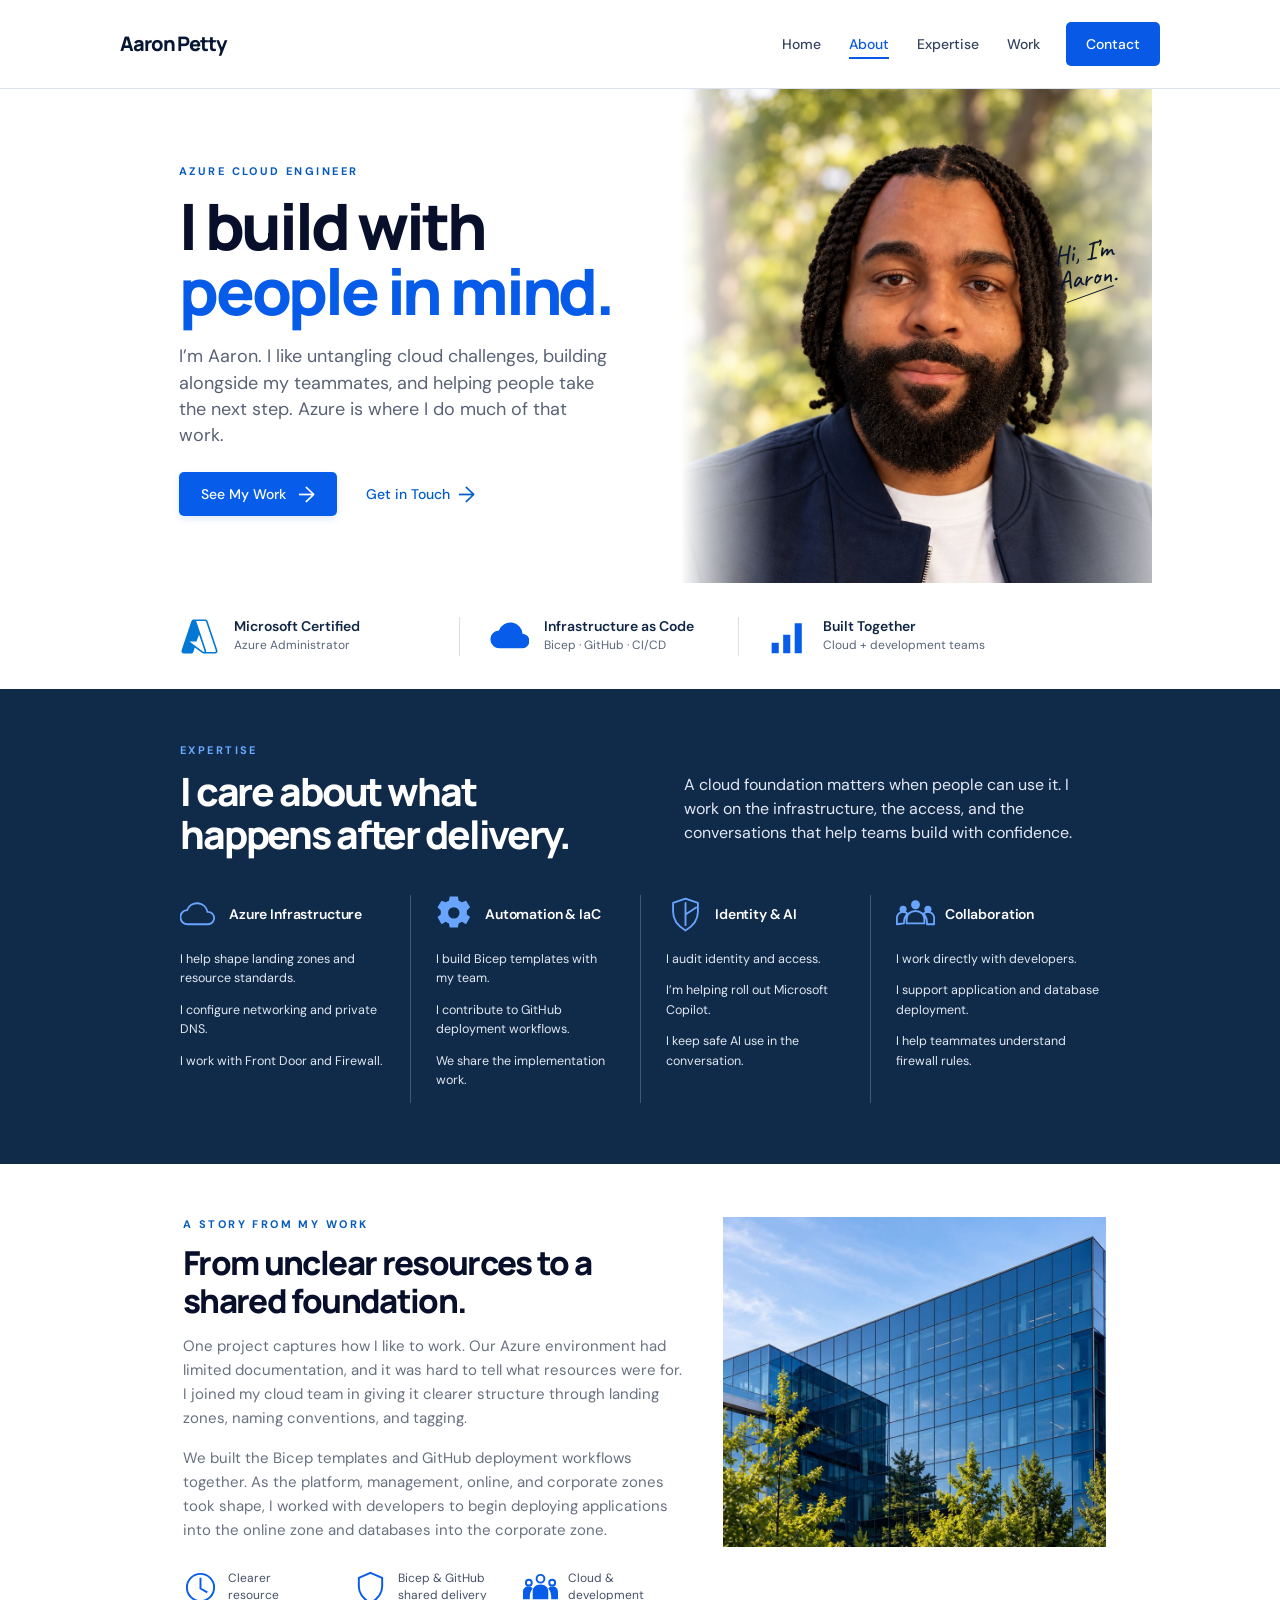
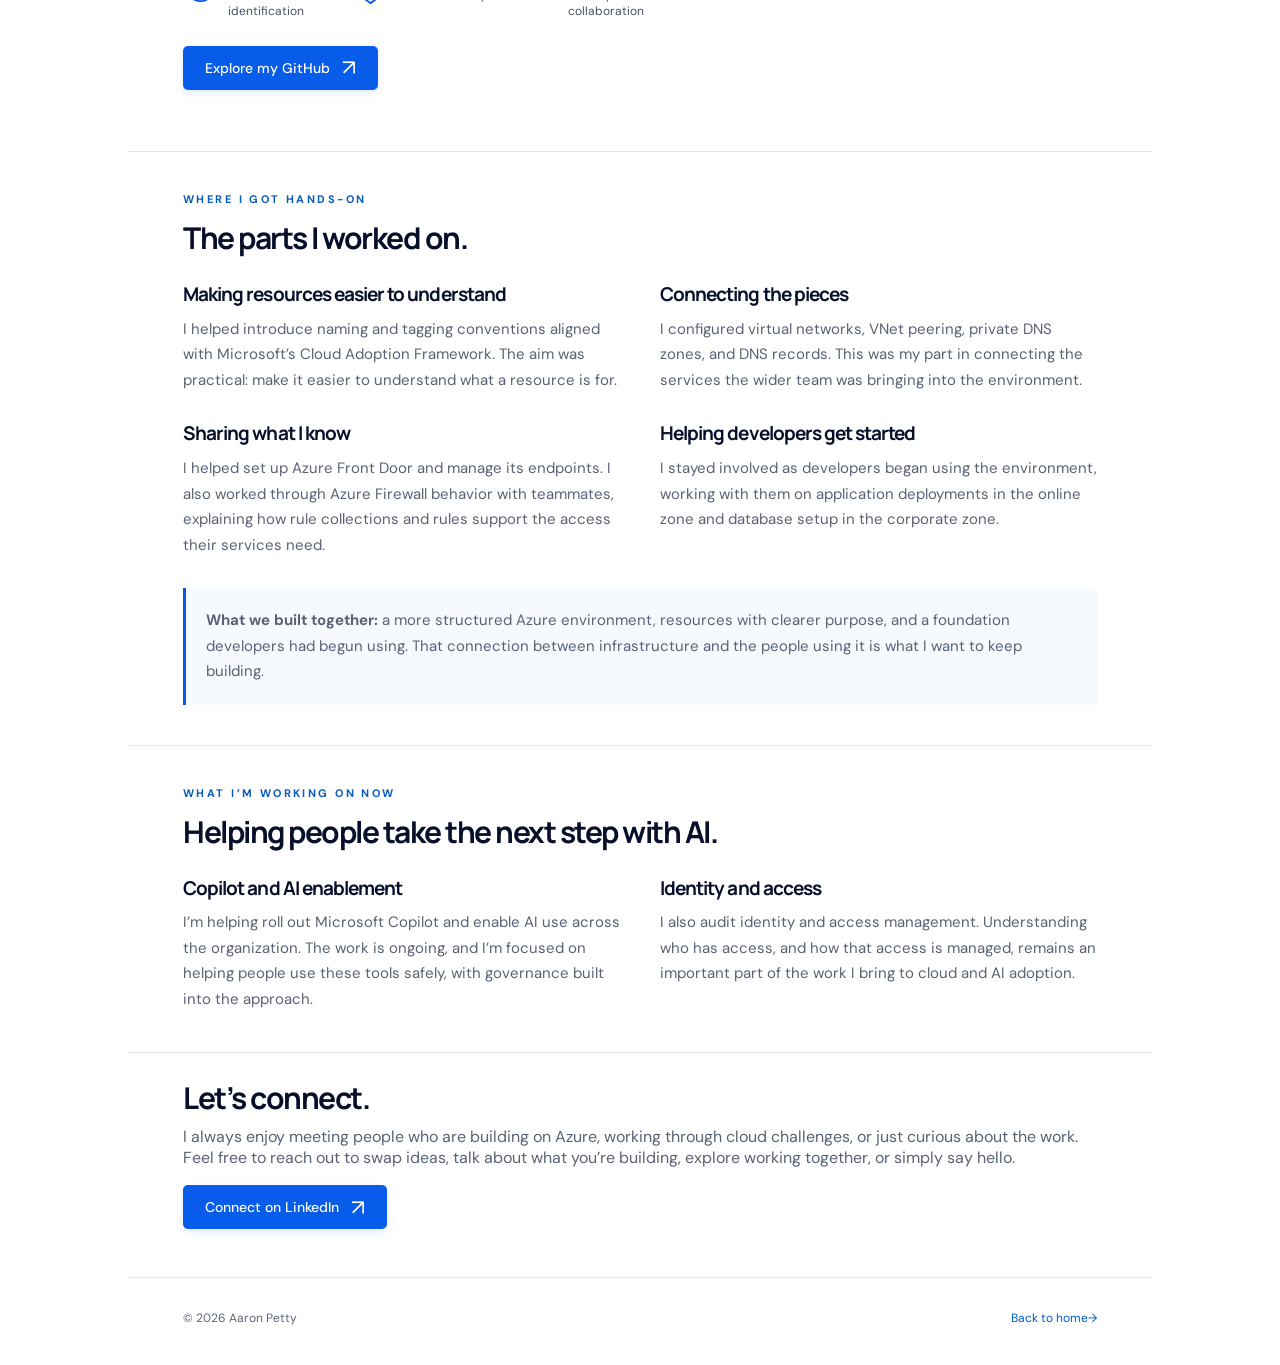
==== contact.html @ 3155d7fa "Soften hiring pitch across home and about pages Co-Authored-By: Claude Opus 5.5 <noreply@anthropic.c" ====
<!doctype html>
<html lang="en">
<head>
  <meta charset="utf-8">
  <meta name="viewport" content="width=device-width, initial-scale=1">
  <meta name="description" content="Get to know me through my work: building Azure foundations with my team, supporting developers, and helping people adopt AI responsibly.">
  <title>About Aaron Petty — Azure Cloud Engineering</title>
  <link rel="stylesheet" href="styles.css?v=4"><link rel="stylesheet" href="contact.css?v=5">
  <link rel="stylesheet" href="navigation.css?v=1">
  <script src="navigation.js?v=1" defer></script>
</head>
<body class="mock-page">
  <a class="skip-link" href="#main">Skip to content</a>
  <header class="portfolio-header">
    <div class="navigation-inner">
      <a class="portfolio-brand" href="index.html" aria-label="Aaron Petty, home">Aaron Petty</a>
      <button class="navigation-toggle" type="button" aria-expanded="false" aria-controls="main-navigation">
        <span>Menu</span>
        <svg viewBox="0 0 20 20" aria-hidden="true"><path class="menu-bars" d="M3 5h14M3 10h14M3 15h14"/><path class="menu-close" d="m5 5 10 10M15 5 5 15"/></svg>
      </button>
      <nav class="portfolio-nav" id="main-navigation" aria-label="Main navigation">
        <a href="index.html">Home</a>
        <a href="contact.html" aria-current="page">About</a>
        <a href="contact.html#about">Expertise</a>
        <a href="contact.html#projects">Work</a>
        <a class="navigation-contact" href="contact.html#contact">Contact</a>
      </nav>
    </div>
  </header>
  <main id="main">
    <section class="mock-hero mock-container" aria-labelledby="hero-title">
      <div class="mock-hero-copy"><p class="eyebrow">AZURE CLOUD ENGINEER</p>
        <h1 id="hero-title">I build with<br><span>people in mind.</span></h1>
        <p class="hero-description">I’m Aaron. I like untangling cloud challenges, building alongside my teammates, and helping people take the next step. Azure is where I do much of that work.</p>
        <div class="mock-actions"><a class="mock-button" href="#projects">See My Work <span aria-hidden="true">→</span></a><a class="mock-link" href="#contact">Get in Touch <span aria-hidden="true">→</span></a></div>
      </div>
      <div class="hero-photo"><img src="aaron-headshot-outdoors.jpeg" width="1086" height="1448" alt="Aaron Petty" fetchpriority="high"></div>
      <p class="handwritten" aria-hidden="true">Hi, I’m<br>Aaron.<span></span></p>
    </section>
    <section class="mock-proof mock-container" aria-label="Highlights">
      <div class="proof-item"><svg class="azure-mark" viewBox="0 0 96 96" role="img" aria-label="Azure"><path fill="#0078D4" fill-rule="evenodd" clip-rule="evenodd" d="M28.1854 10.081C29.0086 7.64193 31.2961 5.99976 33.8703 5.99976H36.9987H38.4459L38.446 6.00005H62.1284C64.7027 6.00005 66.9901 7.64222 67.8133 10.0813L92.1131 82.0807C93.4258 85.97 90.533 89.9994 86.4282 89.9994H59.0001V89.973C58.8125 89.9904 58.6218 89.9994 58.4285 89.9994H58.3233C57.0345 89.9994 55.7799 89.5844 54.7454 88.8158L36.4266 75.2076L32.812 85.9178C31.9888 88.3569 29.7014 89.9991 27.1271 89.9991H9.57056C5.46579 89.9991 2.57303 85.9697 3.88564 82.0804L28.1854 10.081ZM23.4277 60.5684L57.1306 85.6049C57.4755 85.8611 57.8937 85.9994 58.3233 85.9994H58.4285C59.7967 85.9994 60.761 84.6563 60.3234 83.3598L46.9041 43.5989L41.2017 58.759L40.7142 60.0549H39.3297H22.7397L23.4277 60.5684ZM86.4282 85.9994H64.0881C64.5181 84.7919 64.568 83.4279 64.1134 82.0807L39.8136 10.0813C39.8044 10.0541 39.795 10.027 39.7855 10H62.1284C62.9865 10 63.749 10.5474 64.0234 11.3604L88.3232 83.3598C88.7607 84.6563 87.7965 85.9994 86.4282 85.9994Z"/></svg><p><strong>Microsoft Certified</strong><small>Azure Administrator</small></p></div>
      <div class="proof-item"><svg viewBox="0 0 48 43" aria-hidden="true"><path fill="currentColor" d="M12 36a11 11 0 0 1-1-22 15 15 0 0 1 29 4 9 9 0 0 1-1 18z"/></svg><p><strong>Infrastructure as Code</strong><small>Bicep · GitHub · CI/CD</small></p></div>
      <div class="proof-item"><svg viewBox="0 0 44 44" aria-hidden="true"><path fill="currentColor" d="M3 29h8v12H3zm13-9h8v21h-8zm13-13h8v34h-8z"/></svg><p><strong>Built Together</strong><small>Cloud + development teams</small></p></div>
    </section>
    <section class="expertise-band" id="about" aria-labelledby="expertise-title"><div class="mock-container">
      <div class="expertise-intro"><div><p class="eyebrow">EXPERTISE</p><h2 id="expertise-title">I care about what<br>happens after delivery.</h2></div><p>A cloud foundation matters when people can use it. I work on the infrastructure, the access, and the conversations that help teams build with confidence.</p></div>
      <div class="expertise-columns">
        <article><div class="column-heading"><svg viewBox="0 0 44 44" aria-hidden="true"><path d="M13 33H9a8 8 0 0 1-1-16 12 12 0 0 1 23 2 7 7 0 0 1 1 14H13z"/></svg><h3>Azure Infrastructure</h3></div><p>I help shape landing zones and resource standards.</p><p>I configure networking and private DNS.</p><p>I work with Front Door and Firewall.</p></article>
        <article><div class="column-heading"><svg viewBox="0 0 44 44" aria-hidden="true"><path fill="currentColor" d="m19 3-1 5-4 2-5-2-5 8 4 4v5l-4 3 5 9 5-3 4 2 1 5h10l1-5 4-2 5 3 5-9-4-3v-5l4-4-5-8-5 2-4-2-1-5zm5 13a7 7 0 1 1 0 14 7 7 0 0 1 0-14" fill-rule="evenodd" transform="translate(-2 -1) scale(.92)"/></svg><h3>Automation &amp; IaC</h3></div><p>I build Bicep templates with my team.</p><p>I contribute to GitHub deployment workflows.</p><p>We share the implementation work.</p></article>
        <article><div class="column-heading"><svg viewBox="0 0 44 44" aria-hidden="true"><path d="m22 4 14 5v10c0 10-7 17-14 21C15 36 8 29 8 19V9zM22 9v25m0-12 12-8"/></svg><h3>Identity &amp; AI</h3></div><p>I audit identity and access.</p><p>I’m helping roll out Microsoft Copilot.</p><p>I keep safe AI use in the conversation.</p></article>
        <article><div class="column-heading"><svg viewBox="0 0 44 44" aria-hidden="true"><circle cx="22" cy="11" r="5"/><circle cx="8" cy="16" r="4"/><circle cx="36" cy="16" r="4"/><path d="M12 32v-5c0-5 4-9 10-9s10 4 10 9v5zm-11 1v-7c0-4 3-7 7-7 2 0 4 1 5 2-3 3-4 6-4 11zm42 0H35v-1c0-5-1-8-4-11 1-1 3-2 5-2 4 0 7 3 7 7z"/></svg><h3>Collaboration</h3></div><p>I work directly with developers.</p><p>I support application and database deployment.</p><p>I help teammates understand firewall rules.</p></article>
      </div>
    </div></section>
    <section class="featured-project mock-container" id="projects" aria-labelledby="project-title">
      <div class="project-copy"><p class="eyebrow">A STORY FROM MY WORK</p><h2 id="project-title">From unclear resources to a shared foundation.</h2>
        <p>One project captures how I like to work. Our Azure environment had limited documentation, and it was hard to tell what resources were for. I joined my cloud team in giving it clearer structure through landing zones, naming conventions, and tagging.</p>
        <p>We built the Bicep templates and GitHub deployment workflows together. As the platform, management, online, and corporate zones took shape, I worked with developers to begin deploying applications into the online zone and databases into the corporate zone.</p>
        <div class="project-results">
          <div><svg viewBox="0 0 36 36" aria-hidden="true"><circle cx="18" cy="18" r="14"/><path d="M18 8v11l7 4"/></svg><span>Clearer<br>resource identification</span></div>
          <div><svg viewBox="0 0 36 36" aria-hidden="true"><path d="m18 3 12 5v9c0 8-5 13-12 17C11 30 6 25 6 17V8z"/></svg><span>Bicep &amp; GitHub<br>shared delivery</span></div>
          <div><svg viewBox="0 0 36 36" aria-hidden="true"><circle cx="18" cy="9" r="4"/><circle cx="6" cy="13" r="3"/><circle cx="30" cy="13" r="3"/><path fill="currentColor" stroke="none" d="M10 30v-8c0-4 3-7 8-7s8 3 8 7v8zm-10 0v-7c0-4 2-6 6-6 2 0 3 1 4 2-2 2-3 5-3 9v2zm36 0h-7v-2c0-4-1-7-3-9 1-1 2-2 4-2 4 0 6 2 6 6z"/></svg><span>Cloud &amp; development<br>collaboration</span></div>
        </div>
        <a class="mock-button" href="https://github.com/Azure-admin-aaron" target="_blank" rel="noopener noreferrer">Explore my GitHub <span aria-hidden="true">↗</span><span class="sr-only"> (opens in a new tab)</span></a>
      </div>
      <img class="project-photo" src="azure-building.jpg" width="1000" height="750" alt="Modern blue glass office building representing Azure platform work" loading="lazy">
    </section>
    <section class="work-detail mock-container" aria-labelledby="contribution-title">
      <p class="eyebrow">WHERE I GOT HANDS-ON</p>
      <h2 id="contribution-title">The parts I worked on.</h2>
      <div class="contribution-grid">
        <article><h3>Making resources easier to understand</h3><p>I helped introduce naming and tagging conventions aligned with Microsoft’s Cloud Adoption Framework. The aim was practical: make it easier to understand what a resource is for.</p></article>
        <article><h3>Connecting the pieces</h3><p>I configured virtual networks, VNet peering, private DNS zones, and DNS records. This was my part in connecting the services the wider team was bringing into the environment.</p></article>
        <article><h3>Sharing what I know</h3><p>I helped set up Azure Front Door and manage its endpoints. I also worked through Azure Firewall behavior with teammates, explaining how rule collections and rules support the access their services need.</p></article>
        <article><h3>Helping developers get started</h3><p>I stayed involved as developers began using the environment, working with them on application deployments in the online zone and database setup in the corporate zone.</p></article>
      </div>
      <p class="project-outcome"><strong>What we built together:</strong> a more structured Azure environment, resources with clearer purpose, and a foundation developers had begun using. That connection between infrastructure and the people using it is what I want to keep building.</p>
    </section>
    <section class="work-detail current-focus mock-container" aria-labelledby="focus-title">
      <p class="eyebrow">WHAT I’M WORKING ON NOW</p>
      <h2 id="focus-title">Helping people take the next step with AI.</h2>
      <div class="contribution-grid">
        <article><h3>Copilot and AI enablement</h3><p>I’m helping roll out Microsoft Copilot and enable AI use across the organization. The work is ongoing, and I’m focused on helping people use these tools safely, with governance built into the approach.</p></article>
        <article><h3>Identity and access</h3><p>I also audit identity and access management. Understanding who has access, and how that access is managed, remains an important part of the work I bring to cloud and AI adoption.</p></article>
      </div>
    </section>
    <section class="closing-contact mock-container" id="contact"><h2>Let’s connect.</h2><p>I always enjoy meeting people who are building on Azure, working through cloud challenges, or just curious about the work. Feel free to reach out to swap ideas, talk about what you’re building, explore working together, or simply say hello.</p><a class="mock-button" href="https://www.linkedin.com/in/aaron-petty-a0a09860" target="_blank" rel="noopener noreferrer">Connect on LinkedIn <span aria-hidden="true">↗</span><span class="sr-only"> (opens in a new tab)</span></a></section>
  </main>
  <footer class="mock-footer mock-container"><span>© <span id="year">2026</span> Aaron Petty</span><a href="index.html">Back to home <span aria-hidden="true">→</span></a></footer>
  <script>document.getElementById('year').textContent = new Date().getFullYear();</script>
</body>
</html>
---- styles.css ----
@import url('https://fonts.googleapis.com/css2?family=DM+Sans:wght@400;500;600;700&family=Manrope:wght@400;500;600;700;800&display=swap');

:root{color-scheme:light;--ink:#071633;--body:#42516d;--blue:#0759e6;--line:#dce3ef}
*{box-sizing:border-box}
html{scroll-behavior:smooth;scroll-padding-top:28px}
body{margin:0;background:#fff;color:var(--ink);font-family:'DM Sans',Arial,sans-serif;-webkit-font-smoothing:antialiased}
a{color:inherit;text-decoration:none}
a:focus-visible{outline:3px solid var(--blue);outline-offset:5px;border-radius:2px}
img,svg{max-width:100%}
.wrap{width:min(1040px,calc(100% - 80px));margin-inline:auto}
.skip-link{position:absolute;top:-100px;left:20px;padding:12px 18px;background:var(--ink);color:#fff;z-index:10}
.skip-link:focus{top:10px}
.sr-only{position:absolute;width:1px;height:1px;padding:0;margin:-1px;overflow:hidden;clip-path:inset(50%);white-space:nowrap;border:0}
.site-header{min-height:80px;display:flex;align-items:center;justify-content:space-between;gap:24px;border-bottom:1px solid var(--line)}
.brand{font:800 20px/1.2 'Manrope',Arial,sans-serif;letter-spacing:-.055em;flex-shrink:0;padding-block:12px}
nav{display:flex;align-items:center;gap:32px}
nav a{display:inline-flex;align-items:center;min-height:44px;font-size:14px;color:#35445e}
nav a:hover,.site-footer a:hover{color:var(--blue)}
.hero{min-height:530px;display:grid;grid-template-columns:1.2fr 1fr;align-items:center;gap:20px;padding-block:48px}
.hero-copy{min-width:0;z-index:1}
.hero h1,h2,h3{font-family:'Manrope',Arial,sans-serif;letter-spacing:-.05em}
.hero h1{font-size:clamp(38px,4.25vw,56px);line-height:1.1;margin:0 0 24px;font-weight:800}
.hero h1 span{color:var(--ink)}
.hero p{font-size:18px;line-height:1.65;max-width:450px;margin:0;color:var(--body)}
.actions{display:flex;align-items:center;flex-wrap:wrap;gap:24px;margin-top:28px}
.button{display:inline-flex;align-items:center;justify-content:center;gap:20px;background:var(--blue);color:#fff;padding:13px 24px;border-radius:4px;font-size:15px;font-weight:500;min-height:48px;box-shadow:0 4px 12px #0759e614;transition:background .2s,transform .2s}
.button:hover{background:#034ac6;transform:translateY(-2px)}
.text-link{display:inline-flex;align-items:center;gap:12px;color:#0058d5;font-size:15px;font-weight:500;min-height:44px;text-decoration:underline;text-decoration-color:#9dbff0;text-underline-offset:7px;text-decoration-thickness:1px}
.text-link:hover{color:#003b9b;text-decoration-color:currentColor}
.hero-art{min-width:0}
.hero-art img{width:100%;height:auto;display:block}
.section-rule{border-top:1px solid var(--line)}
.section-label{text-transform:uppercase;letter-spacing:.15em;color:#416da7;font-size:11px;font-weight:700;margin:0 0 14px}
.expertise{padding-block:48px 52px}
.section-intro h2,.work h2,.contact h2{font-size:36px;line-height:1.2;margin:0 0 16px;font-weight:800;text-wrap:balance}
.section-intro>p:last-child{max-width:690px;font-size:17px;line-height:1.65;color:var(--body);margin:0}
.expertise-grid{display:grid;grid-template-columns:repeat(3,minmax(0,1fr));margin-top:36px;gap:28px}
.expertise-grid article{padding-left:28px;border-left:1px solid var(--line)}
.expertise-grid article:first-child{padding-left:0;border-left:0}
.number{font:500 28px/1 'Manrope',Arial,sans-serif;color:#427ccf}
.expertise-grid h3{font-size:21px;line-height:1.3;margin:16px 0 12px;font-weight:700;letter-spacing:-.035em}
.expertise-grid p,.work-copy>p:not(.section-label),.contact>p:not(.section-label){font-size:16px;line-height:1.65;color:var(--body);margin:0}
.work{display:grid;grid-template-columns:1fr 1.08fr;align-items:center;gap:48px;padding-block:52px}
.work-copy{min-width:0}
.work-copy>p:not(.section-label){max-width:440px;margin-bottom:18px}
.project-visual{width:100%;margin:0;min-width:0}
.project-visual svg{width:100%;height:auto;display:block}
.project-visual figcaption{font-size:12px;line-height:1.5;color:#586984;text-align:center;margin-top:14px}
.contact{padding-block:44px 40px}
.contact h2{margin-bottom:12px}
.contact>p:not(.section-label){max-width:620px}
.contact-actions{margin-top:24px}
.site-footer{border-top:1px solid var(--line);padding-block:14px 22px;display:flex;align-items:center;justify-content:space-between;gap:16px;color:#586984;font-size:12px}
.site-footer a{display:inline-flex;align-items:center;min-height:44px}

@media(max-width:960px){
 .wrap{width:calc(100% - 64px)}
 .hero{gap:12px;min-height:480px}
 .hero h1{font-size:clamp(34px,4.35vw,42px)}
 .hero p{font-size:17px}
 .work{gap:28px}
 .expertise-grid{gap:20px}
 .expertise-grid article{padding-left:20px}
}
@media(max-width:720px){
 .wrap{width:calc(100% - 40px)}
 .site-header{min-height:72px;gap:12px;flex-wrap:wrap;padding-block:8px}
 nav{gap:20px}
 nav a{font-size:13px}
 .hero{grid-template-columns:1fr;gap:20px;padding-block:44px 28px}
 .hero h1{font-size:clamp(32px,7.3vw,50px)}
 .hero p{max-width:540px}
 .hero-art{width:min(78%,340px);justify-self:center}
 .section-intro h2,.work h2,.contact h2{font-size:30px}
 .expertise,.work{padding-block:36px}
 .expertise-grid{grid-template-columns:1fr;gap:24px;margin-top:28px}
 .expertise-grid article,.expertise-grid article:first-child{padding:0 0 0 18px;border-left:2px solid #d6e5fa}
 .number{font-size:22px}
 .expertise-grid h3{margin:8px 0}
 .work{grid-template-columns:1fr;gap:28px}
 .work-copy>p:not(.section-label){max-width:none}
 .project-visual{max-width:480px;justify-self:center}
 .contact{padding-block:36px}
}
@media(max-width:380px){
 .brand{font-size:18px}
 nav{gap:14px}
 nav a{font-size:12px}
 .hero h1{font-size:30px}
 .actions{gap:14px}
 .button{padding-inline:18px;font-size:14px}
 .text-link{font-size:14px}
}
@media(prefers-reduced-motion:reduce){html{scroll-behavior:auto}*{transition:none!important}}
---- contact.css ----
@import url('https://fonts.googleapis.com/css2?family=Caveat:wght@500&display=swap');
.mock-page{--ink:#080f2a;--blue:#075cea;--body:#596275;color:var(--ink);font-family:'DM Sans',Arial,sans-serif}
.mock-container{width:min(1024px,100%);margin-inline:auto}
.mock-page h1,.mock-page h2,.mock-page h3{font-family:'Manrope',Arial,sans-serif;letter-spacing:-.05em}
.mock-page .eyebrow{font-size:11px;font-weight:700;letter-spacing:.22em;color:#075bbd;margin:0}
.mock-header{height:63px;background:#fff;border-bottom:1px solid #e9edf3}
.header-inner{height:100%;display:flex;align-items:center;justify-content:space-between;padding:0 51px}
.mock-page .brand{font-size:20px}
.mock-page nav{align-items:center;gap:35px;height:100%}
.mock-page nav a{font-size:13px;color:#111a31}
.mock-page nav .nav-home{color:#0059c8;padding:20px 0 11px;border-bottom:2px solid #075cea}
.mock-page nav .nav-contact{margin-left:4px;padding:12px 20px;border-radius:6px;background:#075cea;color:#fff;box-shadow:0 3px 7px #075cea22}
.mock-hero{position:relative;height:494px;display:grid;grid-template-columns:54% 46%;overflow:hidden}
.mock-hero-copy{z-index:2;padding:75px 0 0 51px}
.mock-hero h1{font-weight:800;font-size:clamp(44px,5.5vw,64px);line-height:1.01;margin:16px 0 20px;white-space:normal}
.mock-hero h1 span{color:#065ce8}
.mock-hero .hero-description{width:430px;max-width:94%;font-size:18px;line-height:1.46;color:#596275;margin:0}
.mock-actions{display:flex;align-items:center;gap:29px;margin-top:24px}
.mock-button{display:inline-flex;align-items:center;justify-content:center;gap:12px;min-height:44px;padding:11px 22px;background:#075cea;color:#fff;border-radius:5px;box-shadow:0 3px 7px #075cea20;font-size:14px;font-weight:500;white-space:nowrap;transition:background .2s,transform .2s}
.mock-button:hover{background:#004bc4;transform:translateY(-2px)}
.mock-link{display:inline-flex;align-items:center;gap:8px;color:#005cc8;font-size:14px;font-weight:500}
.mock-link:hover{text-decoration:underline}
.mock-button span,.mock-link span{font-size:22px;line-height:.7;font-weight:400}
.hero-photo{position:relative;height:100%;overflow:hidden;background:#f3f3f1}
.hero-photo:before{content:'';position:absolute;z-index:1;inset:0;background:linear-gradient(90deg,#fff 0%,#ffffff00 20%);pointer-events:none}
.hero-photo:after{content:'';position:absolute;z-index:1;inset:0;background:linear-gradient(270deg,#ffffffac 0%,#ffffff00 22%);pointer-events:none}
.hero-photo img{display:block;width:100%;height:100%;object-fit:cover;object-position:center 10%}
.handwritten{z-index:3;position:absolute;right:37px;top:150px;transform:rotate(-9deg);font:500 26px/1 'Caveat',cursive;color:#0b1630;margin:0;text-align:center}
.handwritten span{display:block;width:50px;border-bottom:1px solid currentColor;transform:rotate(-11deg);margin:3px auto 0}
.mock-proof{height:106px;display:grid;grid-template-columns:1fr 1fr 1.3fr;align-items:center;padding:0 52px}
.proof-item{display:flex;align-items:center;gap:15px;min-width:0;padding-left:30px;border-left:1px solid #d9e0e8}
.proof-item:first-child{padding-left:0;border-left:0}
.proof-item svg{width:39px;height:39px;flex:none;color:#075cea}
.proof-item p{display:flex;flex-direction:column;gap:3px;margin:0}
.proof-item strong{font-size:14px;line-height:1.1;font-weight:600;color:#112544}
.proof-item small{font-size:12px;color:#596579}
.expertise-band{background:#102a49;color:#fff;padding:54px 0 61px}
.expertise-band>.mock-container{padding:0 52px}
.expertise-band .eyebrow{color:#68aaff}
.expertise-intro{display:grid;grid-template-columns:1.08fr 1fr;gap:55px;align-items:center;margin-bottom:38px}
.expertise-intro h2{font-size:39px;line-height:1.11;margin:13px 0 0;font-weight:800;letter-spacing:-.055em}
.expertise-intro>p{font-size:16px;line-height:1.5;color:#e2e9f5;margin:18px 0 0}
.expertise-columns{display:grid;grid-template-columns:repeat(4,1fr)}
.expertise-columns article{border-left:1px solid #ffffff38;padding:0 25px;min-width:0}
.expertise-columns article:first-child{border-left:0;padding-left:0}
.expertise-columns article:last-child{padding-right:0}
.column-heading{display:flex;align-items:center;gap:10px;min-height:31px;margin-bottom:16px;white-space:normal}
.column-heading svg{width:39px;height:39px;flex:none;color:#69a5ff;fill:none;stroke:currentColor;stroke-width:2.1;stroke-linejoin:round;stroke-linecap:round}
.column-heading svg circle,.column-heading svg path[fill="currentColor"]{fill:currentColor;stroke:none}
.column-heading h3{font-family:'DM Sans',Arial,sans-serif;font-size:14px;font-weight:600;letter-spacing:-.01em;margin:0}
.expertise-columns p{font-size:12.5px;line-height:1.56;color:#e0e8f3;margin:0 0 12px}
.featured-project{display:grid;grid-template-columns:1.31fr 1fr;gap:38px;padding:53px 46px 61px 55px;align-items:start}
.featured-project .eyebrow{margin:0 0 13px}
.featured-project h2{font-size:33px;line-height:1.17;margin:0 0 13px;font-weight:800}
.project-copy>p:not(.eyebrow){font-size:15px;line-height:1.6;color:#697181;margin:0}
.project-results{display:grid;grid-template-columns:repeat(3,1fr);gap:8px;margin:28px 0 26px}
.project-results>div{display:flex;align-items:flex-start;gap:10px}
.project-results svg{width:35px;height:35px;flex:none;color:#075cea;fill:none;stroke:currentColor;stroke-width:2}
.project-results span{font-size:12px;color:#465066;line-height:1.4}
.project-photo{width:100%;height:330px;object-fit:cover;object-position:center;display:block}
.closing-contact{padding:24px 55px 48px;border-top:1px solid #e4e8ef}
.closing-contact h2{font-size:30px;margin:0 0 8px}.closing-contact p{color:var(--body);margin:0 0 17px}
.mock-footer{border-top:1px solid #e4e8ef;padding:18px 55px 25px;color:#596579;font-size:12px}
@media(max-width:850px){.mock-hero{grid-template-columns:54% 46%}.mock-hero h1{font-size:clamp(44px,6.3vw,60px)}.mock-hero-copy{padding-left:34px}.header-inner,.mock-proof,.expertise-band>.mock-container{padding-left:34px;padding-right:34px}.expertise-intro{gap:20px}.expertise-intro h2{font-size:33px}.expertise-columns article{padding:0 12px}.column-heading{white-space:normal;gap:5px}.column-heading svg{width:30px;height:30px}.column-heading h3{font-size:12px}.featured-project{padding-left:34px;padding-right:34px;gap:20px}.featured-project h2{font-size:28px}}
@media(max-width:650px){.mock-header{height:auto;min-height:63px}.header-inner{padding:17px 20px;align-items:flex-start;gap:16px;flex-wrap:wrap}.mock-page nav{gap:18px;flex-wrap:wrap}.mock-page nav a{font-size:12px}.mock-page nav .nav-home{padding:0 0 5px}.mock-page nav .nav-contact{padding:7px 11px;margin-top:-7px}.mock-hero{height:auto;display:flex;flex-direction:column}.mock-hero-copy{padding:45px 20px 32px}.mock-hero h1{font-size:clamp(39px,8.5vw,56px);white-space:normal}.mock-hero .hero-description{font-size:16px;max-width:100%}.hero-photo{height:410px}.hero-photo:before{background:linear-gradient(180deg,#fff 0%,#ffffff00 13%)}.handwritten{top:auto;bottom:310px;right:30px}.mock-proof{height:auto;grid-template-columns:1fr;padding:18px 20px;gap:15px}.proof-item,.proof-item:first-child{border-left:0;padding:0}.expertise-band{padding:47px 0}.expertise-band>.mock-container{padding:0 20px}.expertise-intro{display:block;margin-bottom:26px}.expertise-intro h2{font-size:32px}.expertise-intro>p{font-size:15px}.expertise-columns{grid-template-columns:repeat(2,1fr);gap:27px 14px}.expertise-columns article,.expertise-columns article:first-child{border-left:1px solid #ffffff38;padding:0 0 0 12px}.column-heading{margin-bottom:9px}.featured-project{grid-template-columns:1fr;padding:44px 20px;gap:28px}.featured-project h2{font-size:30px}.project-results{gap:5px}.project-results>div{flex-wrap:wrap}.project-photo{height:auto;aspect-ratio:1.2}.closing-contact{padding:35px 20px}.mock-footer{padding-inline:20px}}
@media(max-width:400px){.mock-page nav{gap:12px}.mock-page nav a{font-size:11px}.mock-hero h1{font-size:38px}.mock-actions{gap:15px}.mock-button,.mock-link{font-size:12px}.project-results svg{width:27px;height:27px}.project-results span{font-size:11px}}

/* Keep the secondary portfolio view consistent with the homepage controls. */
.mock-actions{flex-wrap:wrap}
.mock-link{min-height:44px}
.mock-page .mock-button .sr-only{font-size:1px}
.mock-footer{display:flex;align-items:center;justify-content:space-between;gap:16px}
.mock-footer a{display:inline-flex;align-items:center;min-height:44px;color:#005cc8}
.mock-page nav a:hover{color:#0059c8}
.mock-page nav .nav-contact:hover{background:#004bc4;color:#fff}
@media(min-width:651px) and (max-width:1000px){
 .mock-hero{height:auto;min-height:494px}
 .hero-photo{height:auto;align-self:stretch}
 .hero-photo img{position:absolute;inset:0}
 .mock-hero-copy{padding-bottom:40px}
 .mock-hero h1{font-size:clamp(36px,5.4vw,54px)}
 .mock-hero-copy{padding-top:60px}
 .mock-hero .hero-description{font-size:16px}
 .expertise-columns{grid-template-columns:repeat(2,minmax(0,1fr));gap:28px}
 .expertise-columns article:nth-child(3){border-left:0;padding-left:0}
 .column-heading h3{font-size:15px}
 .expertise-columns p{font-size:14px}
 .proof-item{padding-left:16px;gap:10px}
 .proof-item small{line-height:1.5}
 .project-results{grid-template-columns:1fr;gap:14px}
 .project-results>div{align-items:center}
 .project-results br{display:none}
}
@media(max-width:650px){
 .header-inner{align-items:center;gap:8px}
 .mock-page nav{gap:16px;align-items:center}
 .mock-page nav a{font-size:13px}
 .mock-page nav .nav-contact{min-height:44px;margin:0}
 .mock-page .brand{padding-block:8px}
 .hero-photo{height:360px}
 .handwritten{bottom:260px}
 .expertise-columns p{font-size:14px}
 .column-heading{align-items:flex-start}
 .column-heading h3{font-size:14px}
 .project-results{gap:16px}
 .project-results>div{flex-direction:column}
 .project-results span{font-size:12px}
}
@media(max-width:380px){
 .expertise-columns{grid-template-columns:1fr}
 .mock-actions{gap:16px}
 .mock-button,.mock-link{font-size:14px}
}

/* Project narrative: preserve the existing visual style with readable detail. */
.project-copy>p:not(.eyebrow)+p{margin-top:16px}
.work-detail{padding:40px 55px;border-top:1px solid #e4e8ef}
.work-detail h2{font-size:30px;line-height:1.2;margin:14px 0 26px}
.contribution-grid{display:grid;grid-template-columns:repeat(2,minmax(0,1fr));gap:28px 40px}
.contribution-grid h3{font-size:19px;line-height:1.3;margin:0 0 10px}
.contribution-grid p,.project-outcome{font-size:15px;line-height:1.7;color:#596275;margin:0}
.project-outcome{margin-top:30px;padding:20px;border-left:3px solid #075cea;background:#f6f9fe}
@media(max-width:650px){
 .work-detail{padding:32px 20px}
 .work-detail h2{font-size:27px}
 .contribution-grid{grid-template-columns:1fr;gap:24px}
}
---- navigation.css ----
/* Shared navigation for every portfolio page. */
html{scroll-padding-top:104px}
.skip-link{position:fixed;z-index:200}
.portfolio-header{position:sticky;top:0;z-index:100;background:#fff;border-bottom:1px solid #dce3ef;transition:box-shadow .2s ease}
.portfolio-header.is-compact{box-shadow:0 4px 18px #0716330d}
.portfolio-header .navigation-inner{width:min(1040px,calc(100% - 80px));min-height:88px;margin-inline:auto;display:flex;align-items:center;justify-content:space-between;gap:24px;transition:min-height .2s ease}
.portfolio-header.is-compact .navigation-inner{min-height:64px}
.portfolio-header .portfolio-brand{display:inline-flex;align-items:center;min-height:44px;flex-shrink:0;font:800 20px/1.2 'Manrope',Arial,sans-serif;letter-spacing:-.055em;color:#071633;transition:font-size .2s ease}
.portfolio-header.is-compact .portfolio-brand{font-size:18px}
.portfolio-header .portfolio-nav{display:flex;align-items:center;gap:24px;height:auto}
.portfolio-header .portfolio-nav a{display:inline-flex;align-items:center;justify-content:center;min-height:44px;padding:8px 2px;font-size:14px;font-weight:500;line-height:1.3;color:#35445e}
.portfolio-header .portfolio-nav a:hover{color:#0759e6}
.portfolio-header .portfolio-nav a[aria-current]{color:#0759e6;text-decoration:underline;text-underline-offset:8px;text-decoration-thickness:2px}
.portfolio-header .portfolio-nav .navigation-contact{padding-inline:20px;border-radius:5px;background:#0759e6;color:#fff}
.portfolio-header .portfolio-nav .navigation-contact:hover{background:#034ac6;color:#fff}
.portfolio-header .portfolio-nav .navigation-contact[aria-current]{color:#fff}
.portfolio-header .navigation-toggle{display:none;align-items:center;justify-content:center;gap:9px;min-width:88px;min-height:44px;padding:10px 12px;border:1px solid #dce3ef;border-radius:5px;background:#fff;color:#071633;font:600 14px/1.3 'DM Sans',Arial,sans-serif;cursor:pointer}
.navigation-toggle svg{width:18px;height:18px;fill:none;stroke:currentColor;stroke-width:1.8;stroke-linecap:round}
.navigation-toggle .menu-close,.navigation-toggle[aria-expanded="true"] .menu-bars{display:none}
.navigation-toggle[aria-expanded="true"] .menu-close{display:block}
.portfolio-header a:focus-visible,.navigation-toggle:focus-visible{outline:3px solid #0759e6;outline-offset:4px;border-radius:3px}
@media(max-width:960px){.portfolio-header .navigation-inner{width:calc(100% - 64px)}}
@media(max-width:760px){
 html{scroll-padding-top:92px}
 .portfolio-header .navigation-inner{width:calc(100% - 40px);min-height:76px;gap:12px;flex-wrap:wrap}
 .portfolio-header.is-compact .navigation-inner{min-height:60px}
 .portfolio-header .portfolio-nav{width:100%;gap:8px;flex-wrap:wrap;padding-bottom:12px}
 .portfolio-header .portfolio-nav a{padding-inline:12px}
 .portfolio-header[data-nav-ready] .navigation-toggle{display:inline-flex}
 .portfolio-header[data-nav-ready] .portfolio-nav{display:none;position:absolute;top:100%;left:0;right:0;max-height:calc(100dvh - 92px);overflow-y:auto;overscroll-behavior:contain;padding:12px 20px 20px;background:#fff;border-bottom:1px solid #dce3ef;box-shadow:0 12px 18px #07163312;flex-direction:column;align-items:stretch;gap:4px}
 .portfolio-header[data-nav-ready] .portfolio-nav.is-open{display:flex}
 .portfolio-header[data-nav-ready] .portfolio-nav a{justify-content:flex-start;min-height:48px;padding:12px 16px}
 .portfolio-header[data-nav-ready] .portfolio-nav a[aria-current]:not(.navigation-contact){background:#f0f5fe;border-radius:5px}
}
@media(prefers-reduced-motion:reduce){.portfolio-header,.portfolio-header .navigation-inner,.portfolio-header .portfolio-brand{transition:none}}
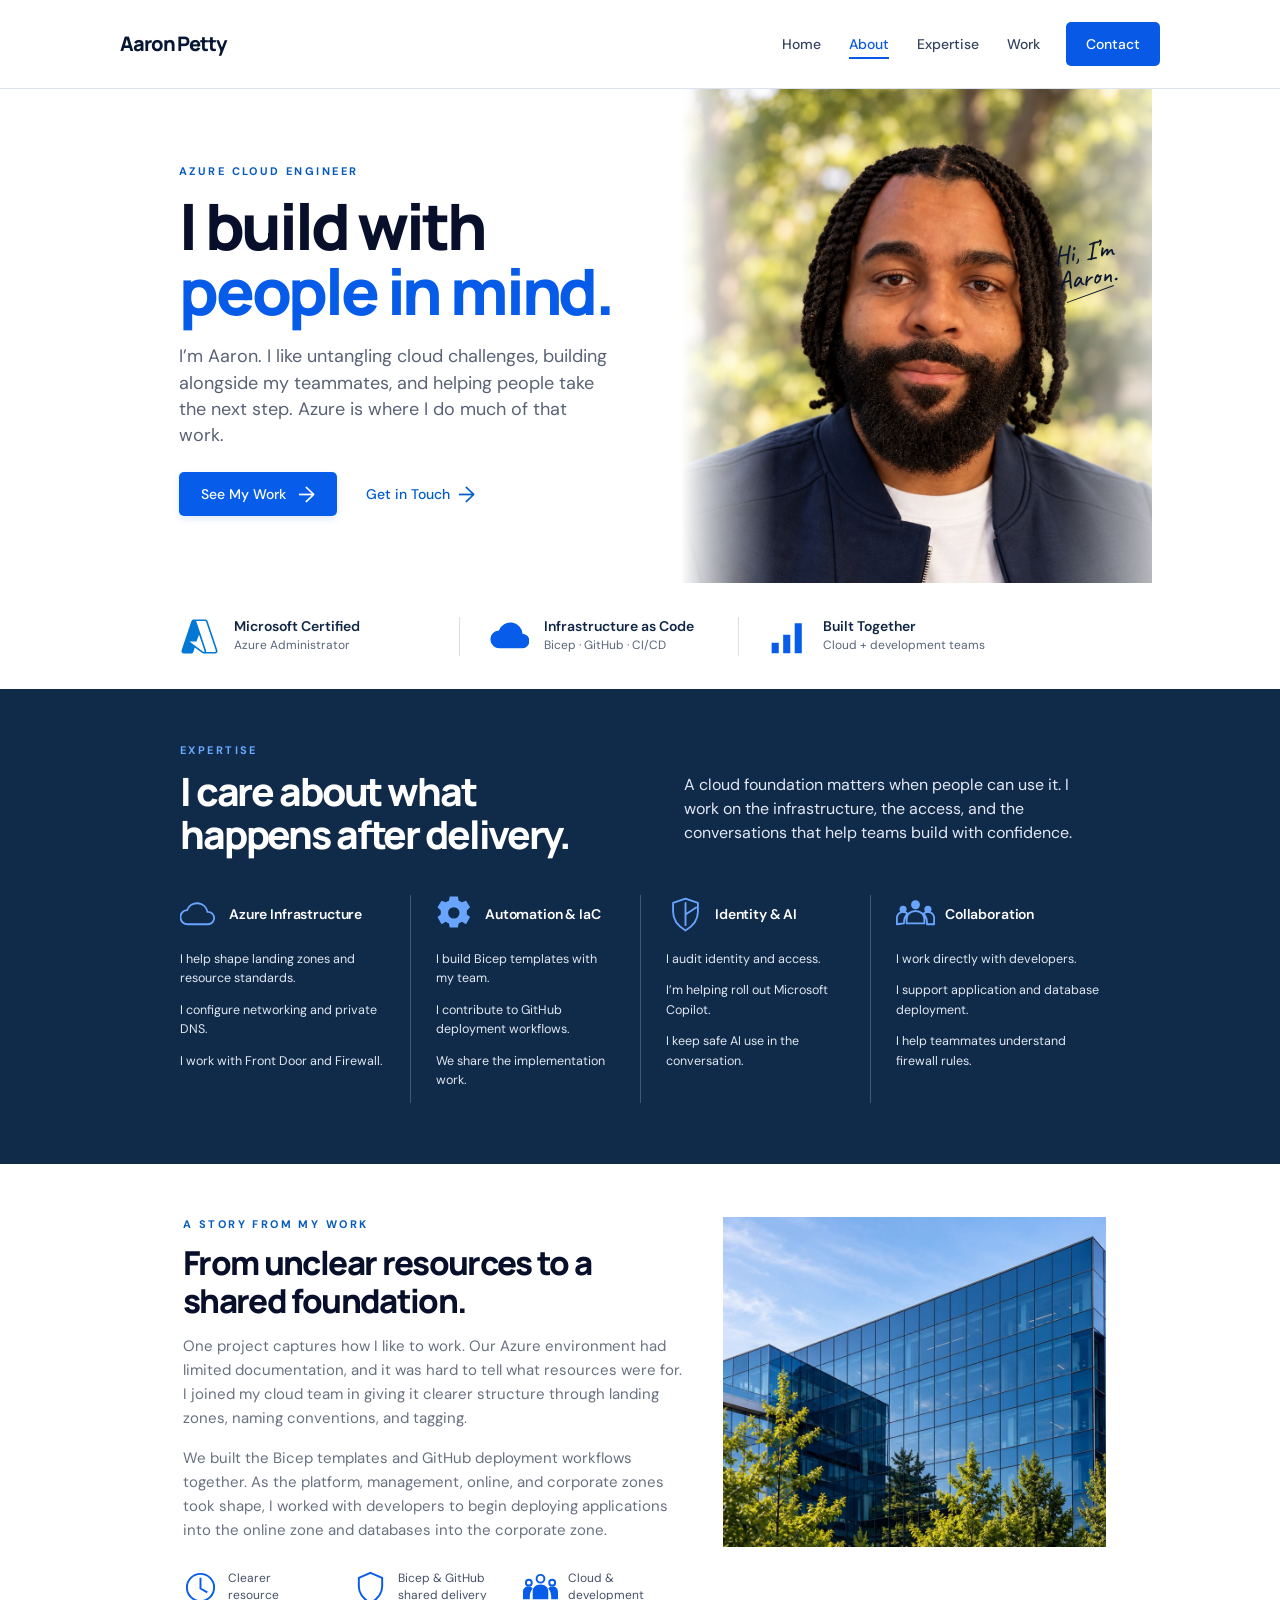
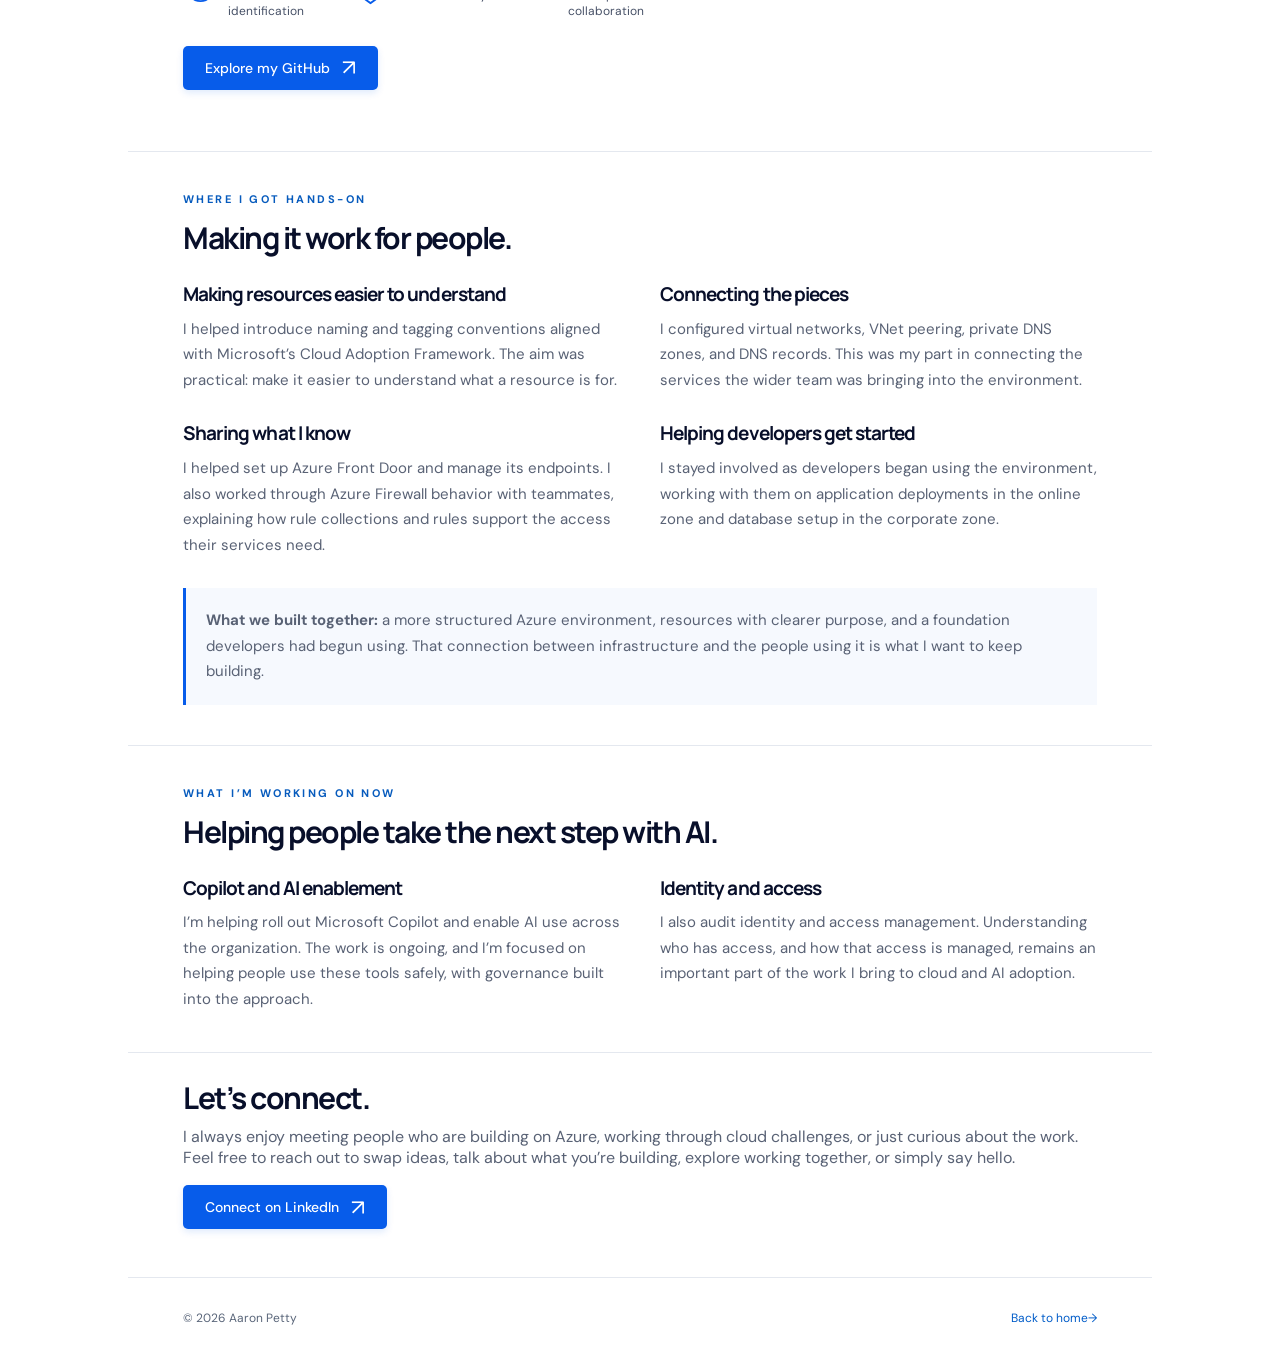
==== commit b675ef74: "Use warmer About contribution heading Co-Authored-By: Claude Opus 5.5 <noreply@anthropic.com>" ====
--- a/contact.html
+++ b/contact.html
@@ -66,7 +66,7 @@
     </section>
     <section class="work-detail mock-container" aria-labelledby="contribution-title">
       <p class="eyebrow">WHERE I GOT HANDS-ON</p>
-      <h2 id="contribution-title">The parts I worked on.</h2>
+      <h2 id="contribution-title">Making it work for people.</h2>
       <div class="contribution-grid">
         <article><h3>Making resources easier to understand</h3><p>I helped introduce naming and tagging conventions aligned with Microsoft’s Cloud Adoption Framework. The aim was practical: make it easier to understand what a resource is for.</p></article>
         <article><h3>Connecting the pieces</h3><p>I configured virtual networks, VNet peering, private DNS zones, and DNS records. This was my part in connecting the services the wider team was bringing into the environment.</p></article>
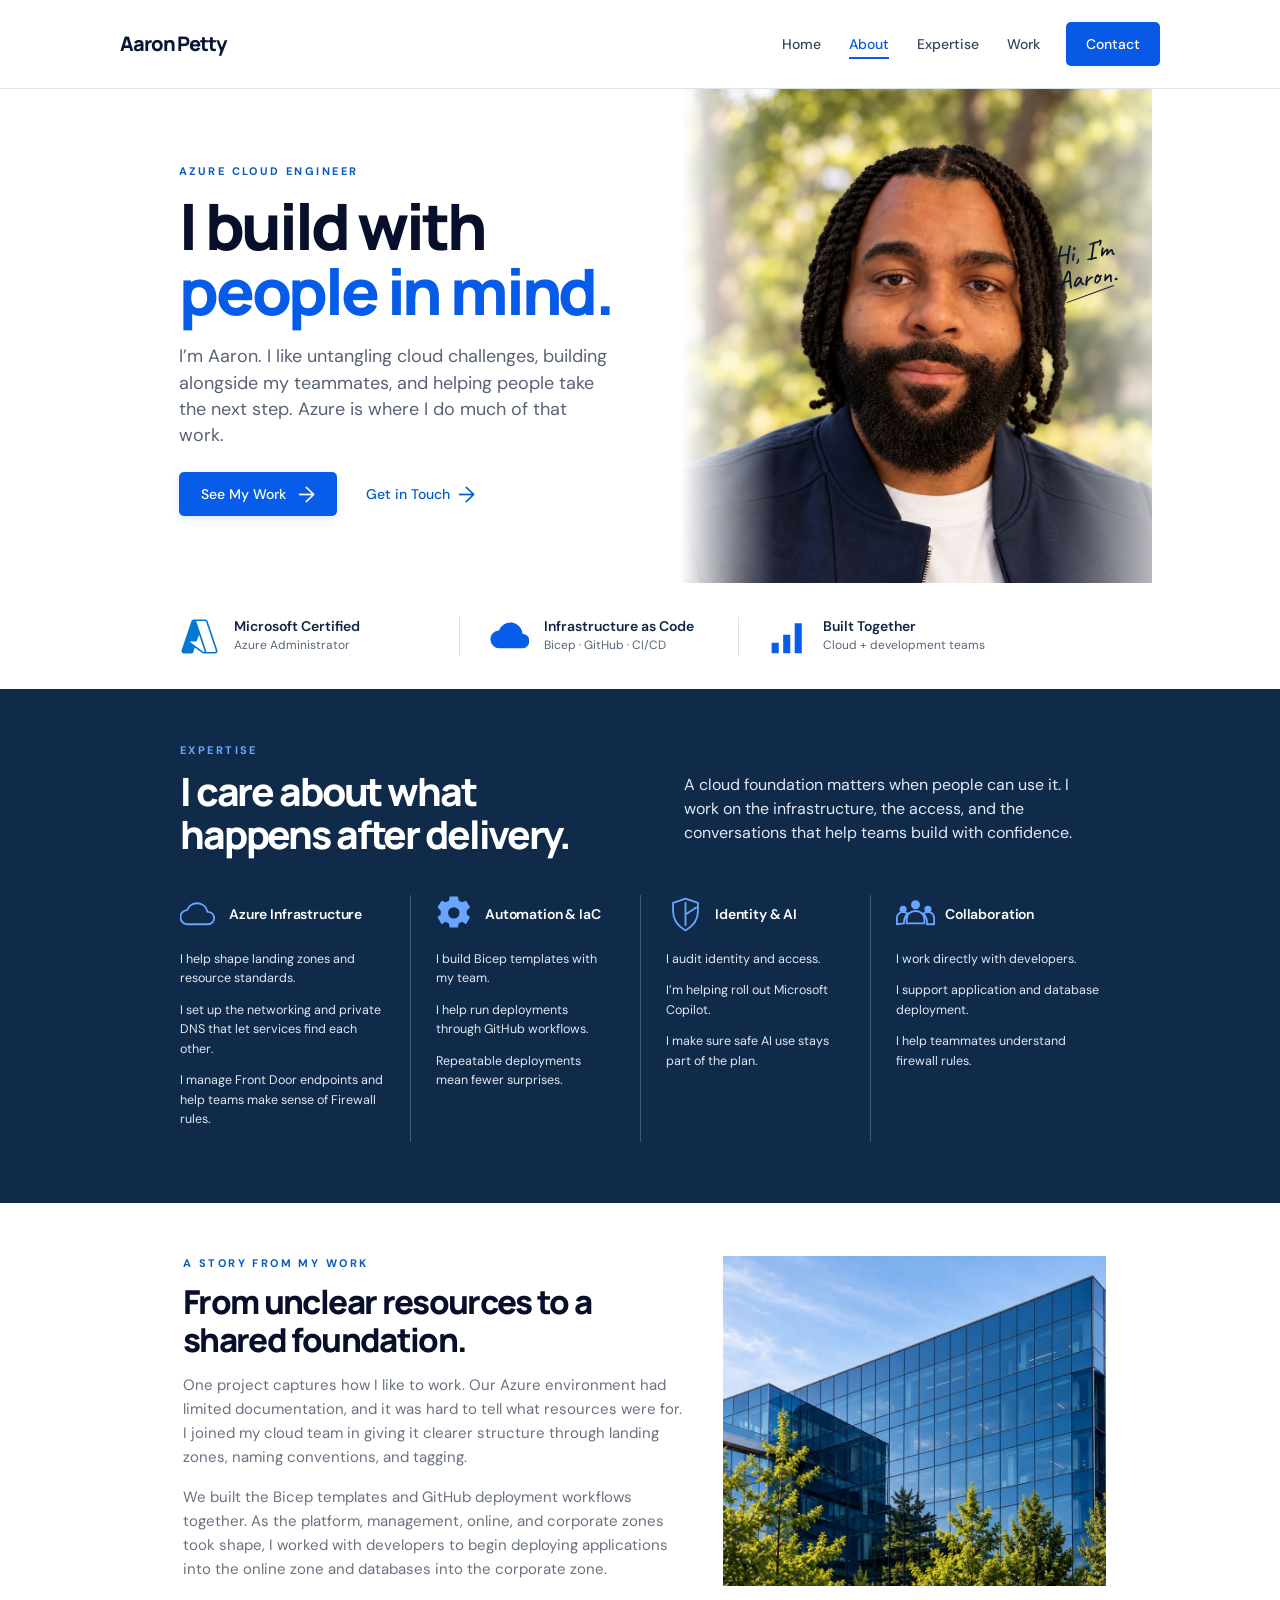
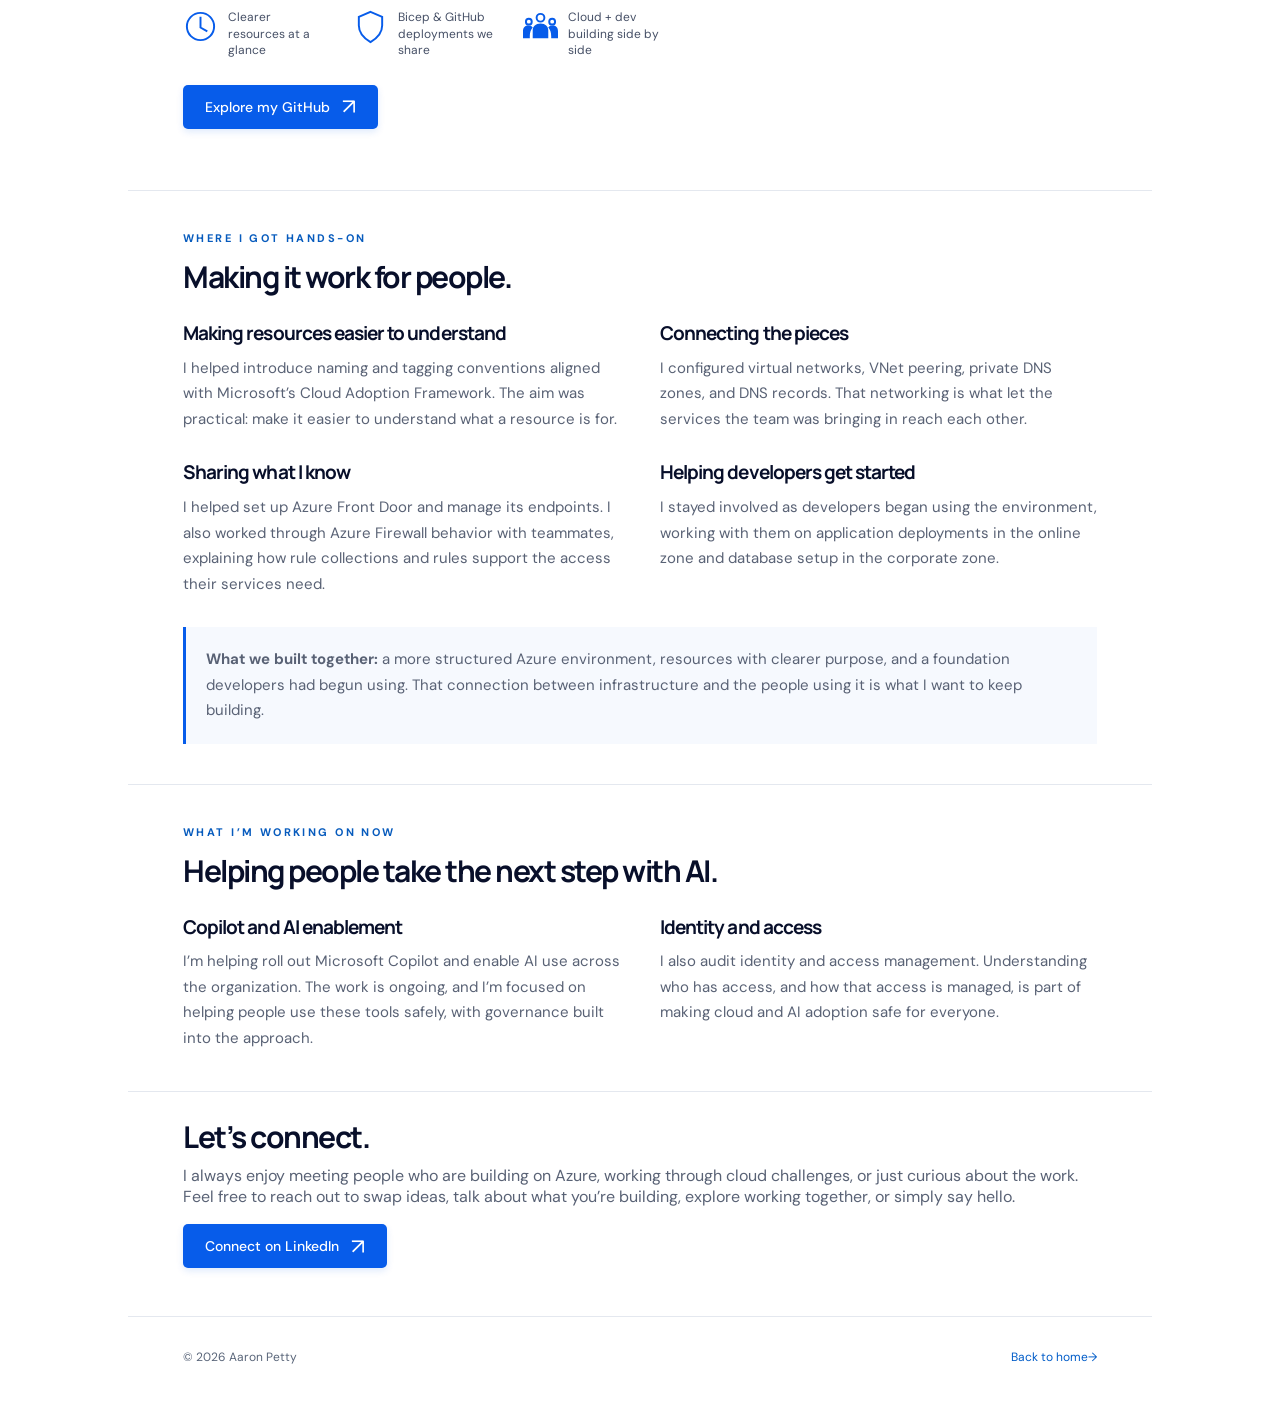
==== commit a3ad80a1: "Give expertise, story, and stat copy more voice and outcome Co-Authored-By: Claude Opus 5.5 <noreply" ====
--- a/contact.html
+++ b/contact.html
@@ -45,9 +45,9 @@
     <section class="expertise-band" id="about" aria-labelledby="expertise-title"><div class="mock-container">
       <div class="expertise-intro"><div><p class="eyebrow">EXPERTISE</p><h2 id="expertise-title">I care about what<br>happens after delivery.</h2></div><p>A cloud foundation matters when people can use it. I work on the infrastructure, the access, and the conversations that help teams build with confidence.</p></div>
       <div class="expertise-columns">
-        <article><div class="column-heading"><svg viewBox="0 0 44 44" aria-hidden="true"><path d="M13 33H9a8 8 0 0 1-1-16 12 12 0 0 1 23 2 7 7 0 0 1 1 14H13z"/></svg><h3>Azure Infrastructure</h3></div><p>I help shape landing zones and resource standards.</p><p>I configure networking and private DNS.</p><p>I work with Front Door and Firewall.</p></article>
-        <article><div class="column-heading"><svg viewBox="0 0 44 44" aria-hidden="true"><path fill="currentColor" d="m19 3-1 5-4 2-5-2-5 8 4 4v5l-4 3 5 9 5-3 4 2 1 5h10l1-5 4-2 5 3 5-9-4-3v-5l4-4-5-8-5 2-4-2-1-5zm5 13a7 7 0 1 1 0 14 7 7 0 0 1 0-14" fill-rule="evenodd" transform="translate(-2 -1) scale(.92)"/></svg><h3>Automation &amp; IaC</h3></div><p>I build Bicep templates with my team.</p><p>I contribute to GitHub deployment workflows.</p><p>We share the implementation work.</p></article>
-        <article><div class="column-heading"><svg viewBox="0 0 44 44" aria-hidden="true"><path d="m22 4 14 5v10c0 10-7 17-14 21C15 36 8 29 8 19V9zM22 9v25m0-12 12-8"/></svg><h3>Identity &amp; AI</h3></div><p>I audit identity and access.</p><p>I’m helping roll out Microsoft Copilot.</p><p>I keep safe AI use in the conversation.</p></article>
+        <article><div class="column-heading"><svg viewBox="0 0 44 44" aria-hidden="true"><path d="M13 33H9a8 8 0 0 1-1-16 12 12 0 0 1 23 2 7 7 0 0 1 1 14H13z"/></svg><h3>Azure Infrastructure</h3></div><p>I help shape landing zones and resource standards.</p><p>I set up the networking and private DNS that let services find each other.</p><p>I manage Front Door endpoints and help teams make sense of Firewall rules.</p></article>
+        <article><div class="column-heading"><svg viewBox="0 0 44 44" aria-hidden="true"><path fill="currentColor" d="m19 3-1 5-4 2-5-2-5 8 4 4v5l-4 3 5 9 5-3 4 2 1 5h10l1-5 4-2 5 3 5-9-4-3v-5l4-4-5-8-5 2-4-2-1-5zm5 13a7 7 0 1 1 0 14 7 7 0 0 1 0-14" fill-rule="evenodd" transform="translate(-2 -1) scale(.92)"/></svg><h3>Automation &amp; IaC</h3></div><p>I build Bicep templates with my team.</p><p>I help run deployments through GitHub workflows.</p><p>Repeatable deployments mean fewer surprises.</p></article>
+        <article><div class="column-heading"><svg viewBox="0 0 44 44" aria-hidden="true"><path d="m22 4 14 5v10c0 10-7 17-14 21C15 36 8 29 8 19V9zM22 9v25m0-12 12-8"/></svg><h3>Identity &amp; AI</h3></div><p>I audit identity and access.</p><p>I’m helping roll out Microsoft Copilot.</p><p>I make sure safe AI use stays part of the plan.</p></article>
         <article><div class="column-heading"><svg viewBox="0 0 44 44" aria-hidden="true"><circle cx="22" cy="11" r="5"/><circle cx="8" cy="16" r="4"/><circle cx="36" cy="16" r="4"/><path d="M12 32v-5c0-5 4-9 10-9s10 4 10 9v5zm-11 1v-7c0-4 3-7 7-7 2 0 4 1 5 2-3 3-4 6-4 11zm42 0H35v-1c0-5-1-8-4-11 1-1 3-2 5-2 4 0 7 3 7 7z"/></svg><h3>Collaboration</h3></div><p>I work directly with developers.</p><p>I support application and database deployment.</p><p>I help teammates understand firewall rules.</p></article>
       </div>
     </div></section>
@@ -56,9 +56,9 @@
         <p>One project captures how I like to work. Our Azure environment had limited documentation, and it was hard to tell what resources were for. I joined my cloud team in giving it clearer structure through landing zones, naming conventions, and tagging.</p>
         <p>We built the Bicep templates and GitHub deployment workflows together. As the platform, management, online, and corporate zones took shape, I worked with developers to begin deploying applications into the online zone and databases into the corporate zone.</p>
         <div class="project-results">
-          <div><svg viewBox="0 0 36 36" aria-hidden="true"><circle cx="18" cy="18" r="14"/><path d="M18 8v11l7 4"/></svg><span>Clearer<br>resource identification</span></div>
-          <div><svg viewBox="0 0 36 36" aria-hidden="true"><path d="m18 3 12 5v9c0 8-5 13-12 17C11 30 6 25 6 17V8z"/></svg><span>Bicep &amp; GitHub<br>shared delivery</span></div>
-          <div><svg viewBox="0 0 36 36" aria-hidden="true"><circle cx="18" cy="9" r="4"/><circle cx="6" cy="13" r="3"/><circle cx="30" cy="13" r="3"/><path fill="currentColor" stroke="none" d="M10 30v-8c0-4 3-7 8-7s8 3 8 7v8zm-10 0v-7c0-4 2-6 6-6 2 0 3 1 4 2-2 2-3 5-3 9v2zm36 0h-7v-2c0-4-1-7-3-9 1-1 2-2 4-2 4 0 6 2 6 6z"/></svg><span>Cloud &amp; development<br>collaboration</span></div>
+          <div><svg viewBox="0 0 36 36" aria-hidden="true"><circle cx="18" cy="18" r="14"/><path d="M18 8v11l7 4"/></svg><span>Clearer<br>resources at a glance</span></div>
+          <div><svg viewBox="0 0 36 36" aria-hidden="true"><path d="m18 3 12 5v9c0 8-5 13-12 17C11 30 6 25 6 17V8z"/></svg><span>Bicep &amp; GitHub<br>deployments we share</span></div>
+          <div><svg viewBox="0 0 36 36" aria-hidden="true"><circle cx="18" cy="9" r="4"/><circle cx="6" cy="13" r="3"/><circle cx="30" cy="13" r="3"/><path fill="currentColor" stroke="none" d="M10 30v-8c0-4 3-7 8-7s8 3 8 7v8zm-10 0v-7c0-4 2-6 6-6 2 0 3 1 4 2-2 2-3 5-3 9v2zm36 0h-7v-2c0-4-1-7-3-9 1-1 2-2 4-2 4 0 6 2 6 6z"/></svg><span>Cloud + dev<br>building side by side</span></div>
         </div>
         <a class="mock-button" href="https://github.com/Azure-admin-aaron" target="_blank" rel="noopener noreferrer">Explore my GitHub <span aria-hidden="true">↗</span><span class="sr-only"> (opens in a new tab)</span></a>
       </div>
@@ -69,7 +69,7 @@
       <h2 id="contribution-title">Making it work for people.</h2>
       <div class="contribution-grid">
         <article><h3>Making resources easier to understand</h3><p>I helped introduce naming and tagging conventions aligned with Microsoft’s Cloud Adoption Framework. The aim was practical: make it easier to understand what a resource is for.</p></article>
-        <article><h3>Connecting the pieces</h3><p>I configured virtual networks, VNet peering, private DNS zones, and DNS records. This was my part in connecting the services the wider team was bringing into the environment.</p></article>
+        <article><h3>Connecting the pieces</h3><p>I configured virtual networks, VNet peering, private DNS zones, and DNS records. That networking is what let the services the team was bringing in reach each other.</p></article>
         <article><h3>Sharing what I know</h3><p>I helped set up Azure Front Door and manage its endpoints. I also worked through Azure Firewall behavior with teammates, explaining how rule collections and rules support the access their services need.</p></article>
         <article><h3>Helping developers get started</h3><p>I stayed involved as developers began using the environment, working with them on application deployments in the online zone and database setup in the corporate zone.</p></article>
       </div>
@@ -80,7 +80,7 @@
       <h2 id="focus-title">Helping people take the next step with AI.</h2>
       <div class="contribution-grid">
         <article><h3>Copilot and AI enablement</h3><p>I’m helping roll out Microsoft Copilot and enable AI use across the organization. The work is ongoing, and I’m focused on helping people use these tools safely, with governance built into the approach.</p></article>
-        <article><h3>Identity and access</h3><p>I also audit identity and access management. Understanding who has access, and how that access is managed, remains an important part of the work I bring to cloud and AI adoption.</p></article>
+        <article><h3>Identity and access</h3><p>I also audit identity and access management. Understanding who has access, and how that access is managed, is part of making cloud and AI adoption safe for everyone.</p></article>
       </div>
     </section>
     <section class="closing-contact mock-container" id="contact"><h2>Let’s connect.</h2><p>I always enjoy meeting people who are building on Azure, working through cloud challenges, or just curious about the work. Feel free to reach out to swap ideas, talk about what you’re building, explore working together, or simply say hello.</p><a class="mock-button" href="https://www.linkedin.com/in/aaron-petty-a0a09860" target="_blank" rel="noopener noreferrer">Connect on LinkedIn <span aria-hidden="true">↗</span><span class="sr-only"> (opens in a new tab)</span></a></section>
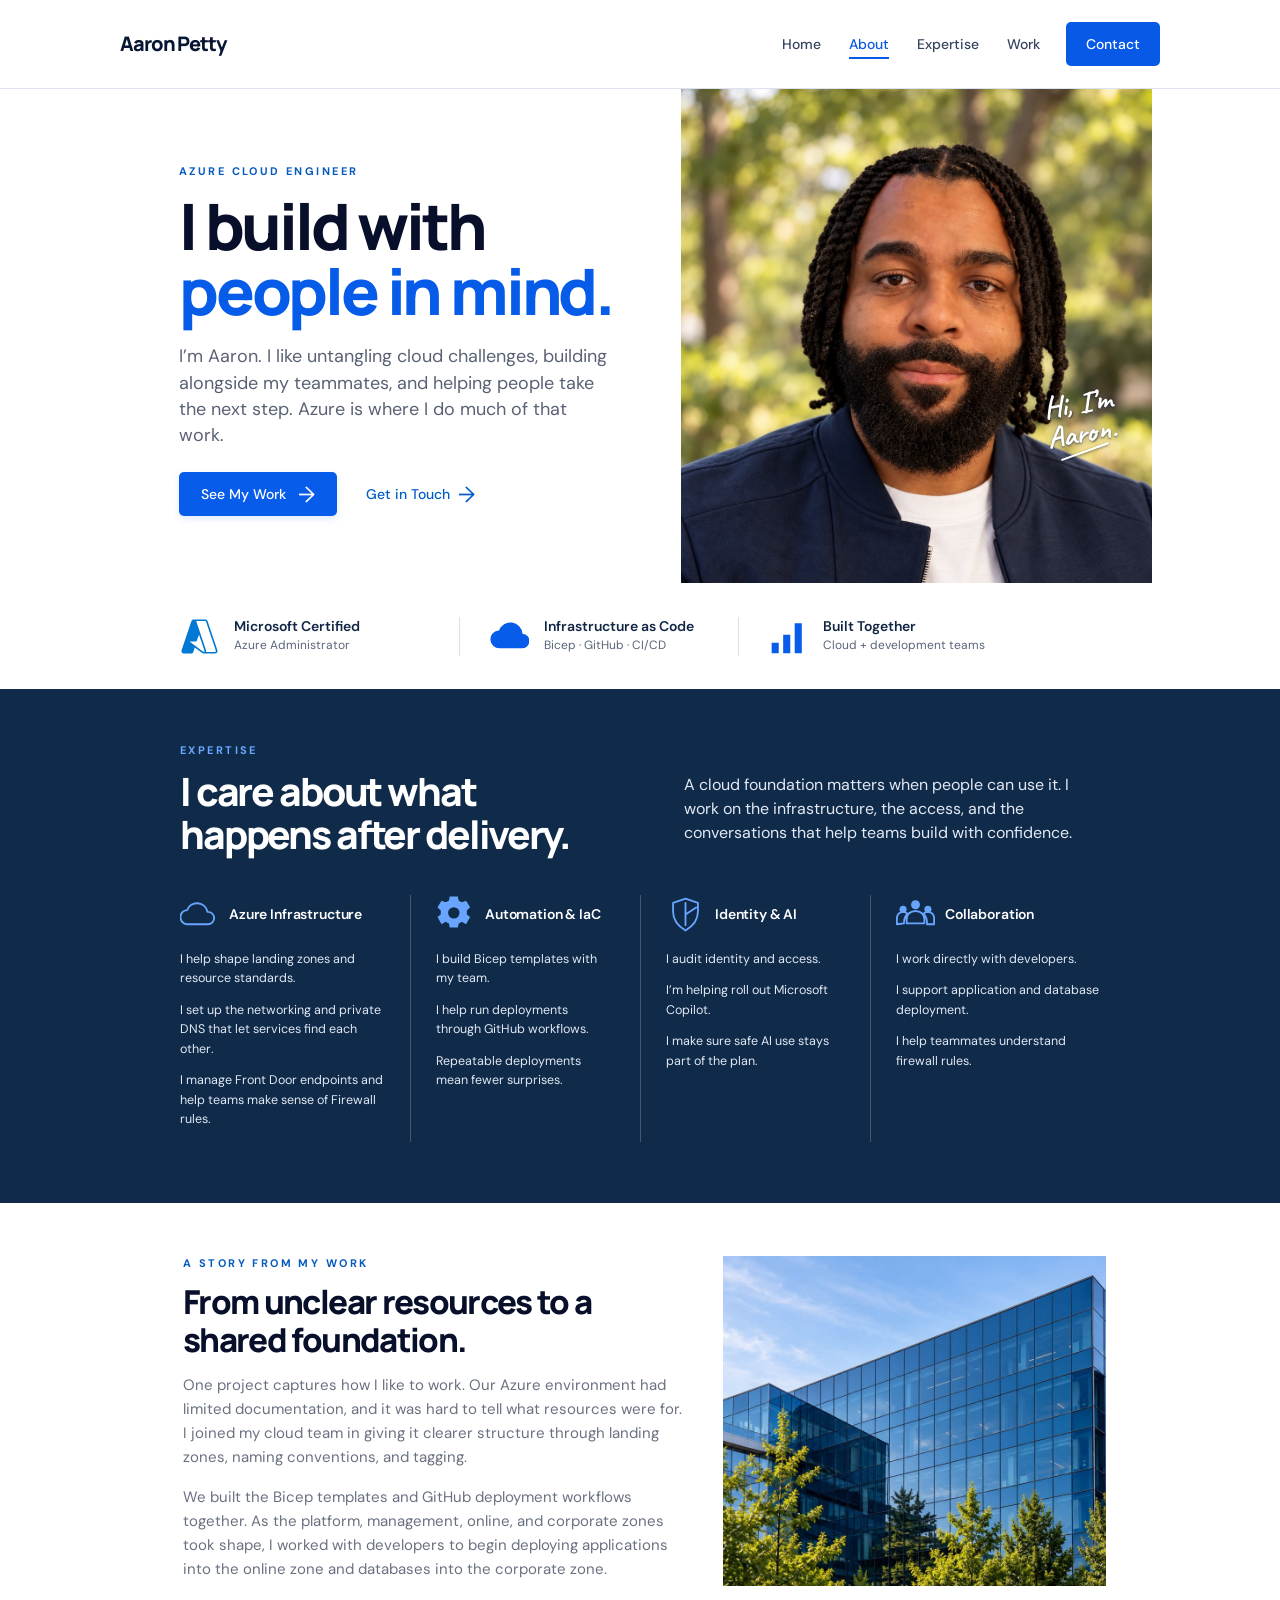
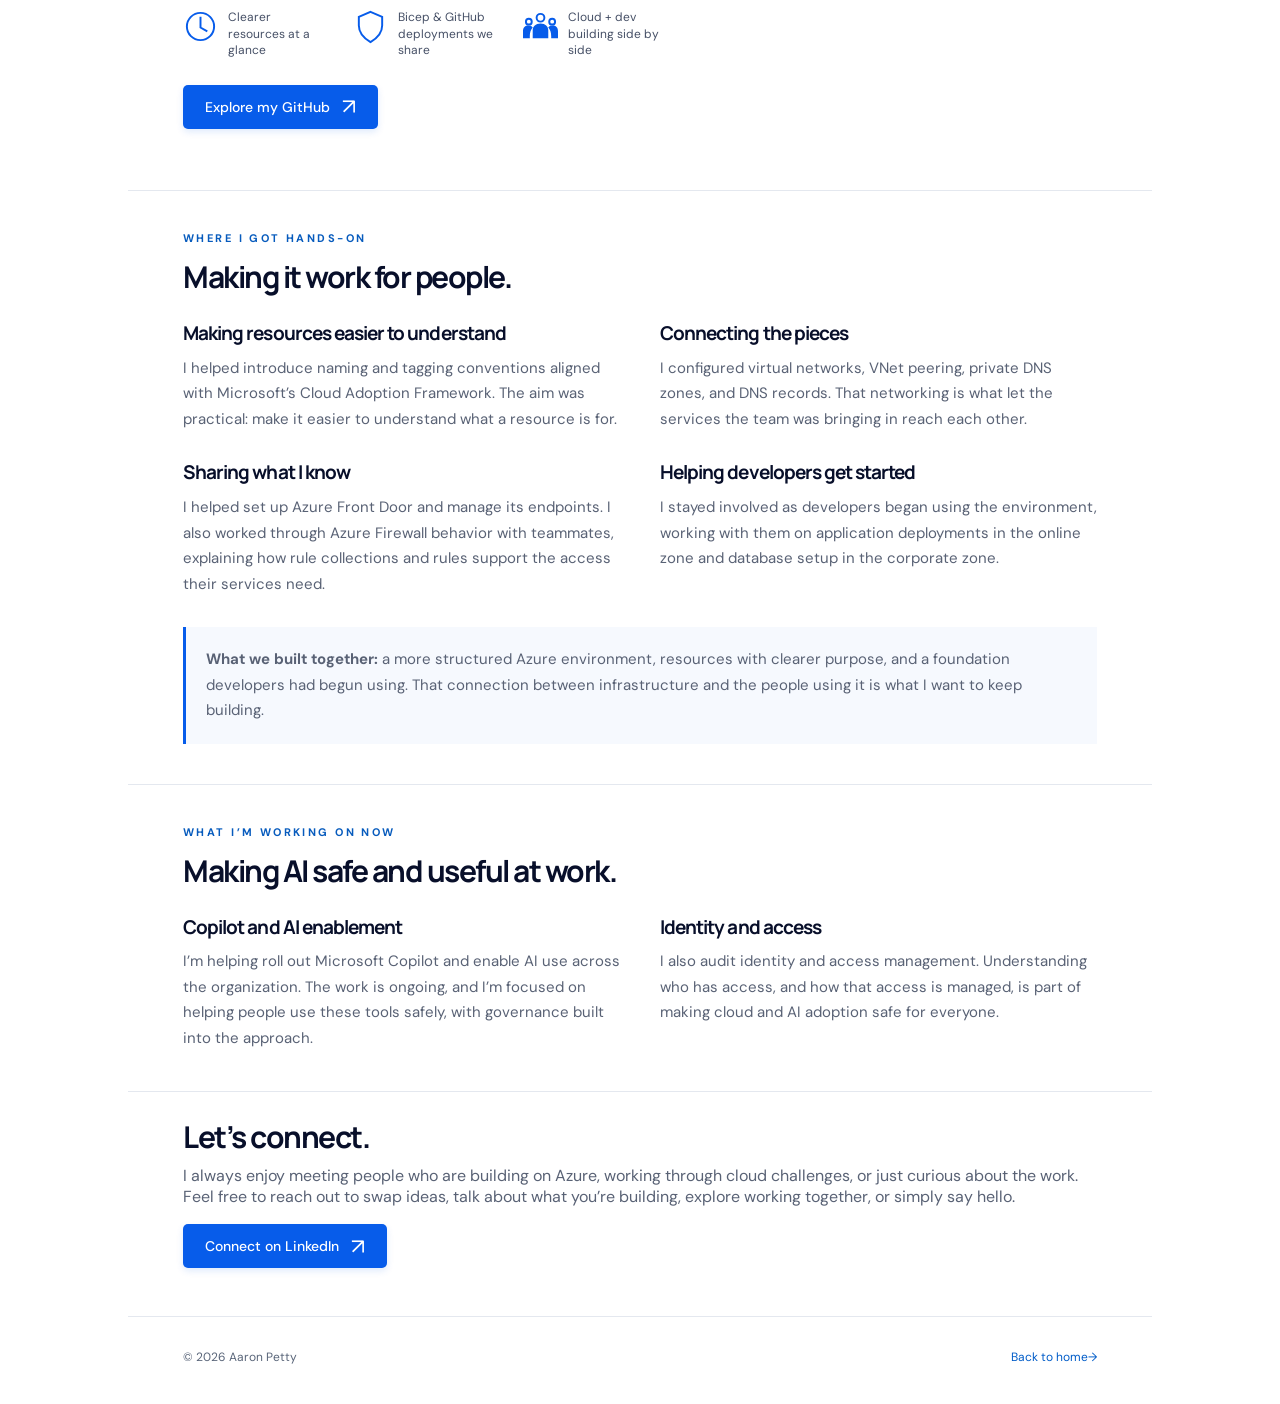
==== commit f3c10468: "Landing-zone story diagram, stat spacing fix, and copy polish - Replace flat org-chart story diagram" ====
--- a/contact.html
+++ b/contact.html
@@ -56,9 +56,9 @@
         <p>One project captures how I like to work. Our Azure environment had limited documentation, and it was hard to tell what resources were for. I joined my cloud team in giving it clearer structure through landing zones, naming conventions, and tagging.</p>
         <p>We built the Bicep templates and GitHub deployment workflows together. As the platform, management, online, and corporate zones took shape, I worked with developers to begin deploying applications into the online zone and databases into the corporate zone.</p>
         <div class="project-results">
-          <div><svg viewBox="0 0 36 36" aria-hidden="true"><circle cx="18" cy="18" r="14"/><path d="M18 8v11l7 4"/></svg><span>Clearer<br>resources at a glance</span></div>
-          <div><svg viewBox="0 0 36 36" aria-hidden="true"><path d="m18 3 12 5v9c0 8-5 13-12 17C11 30 6 25 6 17V8z"/></svg><span>Bicep &amp; GitHub<br>deployments we share</span></div>
-          <div><svg viewBox="0 0 36 36" aria-hidden="true"><circle cx="18" cy="9" r="4"/><circle cx="6" cy="13" r="3"/><circle cx="30" cy="13" r="3"/><path fill="currentColor" stroke="none" d="M10 30v-8c0-4 3-7 8-7s8 3 8 7v8zm-10 0v-7c0-4 2-6 6-6 2 0 3 1 4 2-2 2-3 5-3 9v2zm36 0h-7v-2c0-4-1-7-3-9 1-1 2-2 4-2 4 0 6 2 6 6z"/></svg><span>Cloud + dev<br>building side by side</span></div>
+          <div><svg viewBox="0 0 36 36" aria-hidden="true"><circle cx="18" cy="18" r="14"/><path d="M18 8v11l7 4"/></svg><span>Clearer <br>resources at a glance</span></div>
+          <div><svg viewBox="0 0 36 36" aria-hidden="true"><path d="m18 3 12 5v9c0 8-5 13-12 17C11 30 6 25 6 17V8z"/></svg><span>Bicep &amp; GitHub <br>deployments we share</span></div>
+          <div><svg viewBox="0 0 36 36" aria-hidden="true"><circle cx="18" cy="9" r="4"/><circle cx="6" cy="13" r="3"/><circle cx="30" cy="13" r="3"/><path fill="currentColor" stroke="none" d="M10 30v-8c0-4 3-7 8-7s8 3 8 7v8zm-10 0v-7c0-4 2-6 6-6 2 0 3 1 4 2-2 2-3 5-3 9v2zm36 0h-7v-2c0-4-1-7-3-9 1-1 2-2 4-2 4 0 6 2 6 6z"/></svg><span>Cloud + dev <br>building side by side</span></div>
         </div>
         <a class="mock-button" href="https://github.com/Azure-admin-aaron" target="_blank" rel="noopener noreferrer">Explore my GitHub <span aria-hidden="true">↗</span><span class="sr-only"> (opens in a new tab)</span></a>
       </div>
@@ -77,7 +77,7 @@
     </section>
     <section class="work-detail current-focus mock-container" aria-labelledby="focus-title">
       <p class="eyebrow">WHAT I’M WORKING ON NOW</p>
-      <h2 id="focus-title">Helping people take the next step with AI.</h2>
+      <h2 id="focus-title">Making AI safe and useful at work.</h2>
       <div class="contribution-grid">
         <article><h3>Copilot and AI enablement</h3><p>I’m helping roll out Microsoft Copilot and enable AI use across the organization. The work is ongoing, and I’m focused on helping people use these tools safely, with governance built into the approach.</p></article>
         <article><h3>Identity and access</h3><p>I also audit identity and access management. Understanding who has access, and how that access is managed, is part of making cloud and AI adoption safe for everyone.</p></article>
--- a/contact.css
+++ b/contact.css
@@ -1,4 +1,4 @@
-@import url('https://fonts.googleapis.com/css2?family=Caveat:wght@500&display=swap');
+@import url('https://fonts.googleapis.com/css2?family=Caveat:wght@600;700&display=swap');
 .mock-page{--ink:#080f2a;--blue:#075cea;--body:#596275;color:var(--ink);font-family:'DM Sans',Arial,sans-serif}
 .mock-container{width:min(1024px,100%);margin-inline:auto}
 .mock-page h1,.mock-page h2,.mock-page h3{font-family:'Manrope',Arial,sans-serif;letter-spacing:-.05em}
@@ -22,11 +22,9 @@
 .mock-link:hover{text-decoration:underline}
 .mock-button span,.mock-link span{font-size:22px;line-height:.7;font-weight:400}
 .hero-photo{position:relative;height:100%;overflow:hidden;background:#f3f3f1}
-.hero-photo:before{content:'';position:absolute;z-index:1;inset:0;background:linear-gradient(90deg,#fff 0%,#ffffff00 20%);pointer-events:none}
-.hero-photo:after{content:'';position:absolute;z-index:1;inset:0;background:linear-gradient(270deg,#ffffffac 0%,#ffffff00 22%);pointer-events:none}
 .hero-photo img{display:block;width:100%;height:100%;object-fit:cover;object-position:center 10%}
-.handwritten{z-index:3;position:absolute;right:37px;top:150px;transform:rotate(-9deg);font:500 26px/1 'Caveat',cursive;color:#0b1630;margin:0;text-align:center}
-.handwritten span{display:block;width:50px;border-bottom:1px solid currentColor;transform:rotate(-11deg);margin:3px auto 0}
+.handwritten{z-index:3;position:absolute;right:37px;bottom:130px;transform:rotate(-9deg);font:700 30px/1 'Caveat',cursive;color:#fff;margin:0;text-align:center;text-shadow:0 1px 2px #0b163099,0 0 10px #0b163080}
+.handwritten span{display:block;width:50px;border-bottom:2px solid currentColor;box-shadow:0 1px 3px #0b163099;transform:rotate(-11deg);margin:3px auto 0}
 .mock-proof{height:106px;display:grid;grid-template-columns:1fr 1fr 1.3fr;align-items:center;padding:0 52px}
 .proof-item{display:flex;align-items:center;gap:15px;min-width:0;padding-left:30px;border-left:1px solid #d9e0e8}
 .proof-item:first-child{padding-left:0;border-left:0}
@@ -62,7 +60,7 @@
 .closing-contact h2{font-size:30px;margin:0 0 8px}.closing-contact p{color:var(--body);margin:0 0 17px}
 .mock-footer{border-top:1px solid #e4e8ef;padding:18px 55px 25px;color:#596579;font-size:12px}
 @media(max-width:850px){.mock-hero{grid-template-columns:54% 46%}.mock-hero h1{font-size:clamp(44px,6.3vw,60px)}.mock-hero-copy{padding-left:34px}.header-inner,.mock-proof,.expertise-band>.mock-container{padding-left:34px;padding-right:34px}.expertise-intro{gap:20px}.expertise-intro h2{font-size:33px}.expertise-columns article{padding:0 12px}.column-heading{white-space:normal;gap:5px}.column-heading svg{width:30px;height:30px}.column-heading h3{font-size:12px}.featured-project{padding-left:34px;padding-right:34px;gap:20px}.featured-project h2{font-size:28px}}
-@media(max-width:650px){.mock-header{height:auto;min-height:63px}.header-inner{padding:17px 20px;align-items:flex-start;gap:16px;flex-wrap:wrap}.mock-page nav{gap:18px;flex-wrap:wrap}.mock-page nav a{font-size:12px}.mock-page nav .nav-home{padding:0 0 5px}.mock-page nav .nav-contact{padding:7px 11px;margin-top:-7px}.mock-hero{height:auto;display:flex;flex-direction:column}.mock-hero-copy{padding:45px 20px 32px}.mock-hero h1{font-size:clamp(39px,8.5vw,56px);white-space:normal}.mock-hero .hero-description{font-size:16px;max-width:100%}.hero-photo{height:410px}.hero-photo:before{background:linear-gradient(180deg,#fff 0%,#ffffff00 13%)}.handwritten{top:auto;bottom:310px;right:30px}.mock-proof{height:auto;grid-template-columns:1fr;padding:18px 20px;gap:15px}.proof-item,.proof-item:first-child{border-left:0;padding:0}.expertise-band{padding:47px 0}.expertise-band>.mock-container{padding:0 20px}.expertise-intro{display:block;margin-bottom:26px}.expertise-intro h2{font-size:32px}.expertise-intro>p{font-size:15px}.expertise-columns{grid-template-columns:repeat(2,1fr);gap:27px 14px}.expertise-columns article,.expertise-columns article:first-child{border-left:1px solid #ffffff38;padding:0 0 0 12px}.column-heading{margin-bottom:9px}.featured-project{grid-template-columns:1fr;padding:44px 20px;gap:28px}.featured-project h2{font-size:30px}.project-results{gap:5px}.project-results>div{flex-wrap:wrap}.project-photo{height:auto;aspect-ratio:1.2}.closing-contact{padding:35px 20px}.mock-footer{padding-inline:20px}}
+@media(max-width:650px){.mock-header{height:auto;min-height:63px}.header-inner{padding:17px 20px;align-items:flex-start;gap:16px;flex-wrap:wrap}.mock-page nav{gap:18px;flex-wrap:wrap}.mock-page nav a{font-size:12px}.mock-page nav .nav-home{padding:0 0 5px}.mock-page nav .nav-contact{padding:7px 11px;margin-top:-7px}.mock-hero{height:auto;display:flex;flex-direction:column}.mock-hero-copy{padding:45px 20px 32px}.mock-hero h1{font-size:clamp(39px,8.5vw,56px);white-space:normal}.mock-hero .hero-description{font-size:16px;max-width:100%}.hero-photo{height:410px}.handwritten{bottom:95px;right:24px}.mock-proof{height:auto;grid-template-columns:1fr;padding:18px 20px;gap:15px}.proof-item,.proof-item:first-child{border-left:0;padding:0}.expertise-band{padding:47px 0}.expertise-band>.mock-container{padding:0 20px}.expertise-intro{display:block;margin-bottom:26px}.expertise-intro h2{font-size:32px}.expertise-intro>p{font-size:15px}.expertise-columns{grid-template-columns:repeat(2,1fr);gap:27px 14px}.expertise-columns article,.expertise-columns article:first-child{border-left:1px solid #ffffff38;padding:0 0 0 12px}.column-heading{margin-bottom:9px}.featured-project{grid-template-columns:1fr;padding:44px 20px;gap:28px}.featured-project h2{font-size:30px}.project-results{gap:5px}.project-results>div{flex-wrap:wrap}.project-photo{height:auto;aspect-ratio:1.2}.closing-contact{padding:35px 20px}.mock-footer{padding-inline:20px}}
 @media(max-width:400px){.mock-page nav{gap:12px}.mock-page nav a{font-size:11px}.mock-hero h1{font-size:38px}.mock-actions{gap:15px}.mock-button,.mock-link{font-size:12px}.project-results svg{width:27px;height:27px}.project-results span{font-size:11px}}
 
 /* Keep the secondary portfolio view consistent with the homepage controls. */
@@ -98,7 +96,7 @@
  .mock-page nav .nav-contact{min-height:44px;margin:0}
  .mock-page .brand{padding-block:8px}
  .hero-photo{height:360px}
- .handwritten{bottom:260px}
+ .handwritten{bottom:85px}
  .expertise-columns p{font-size:14px}
  .column-heading{align-items:flex-start}
  .column-heading h3{font-size:14px}
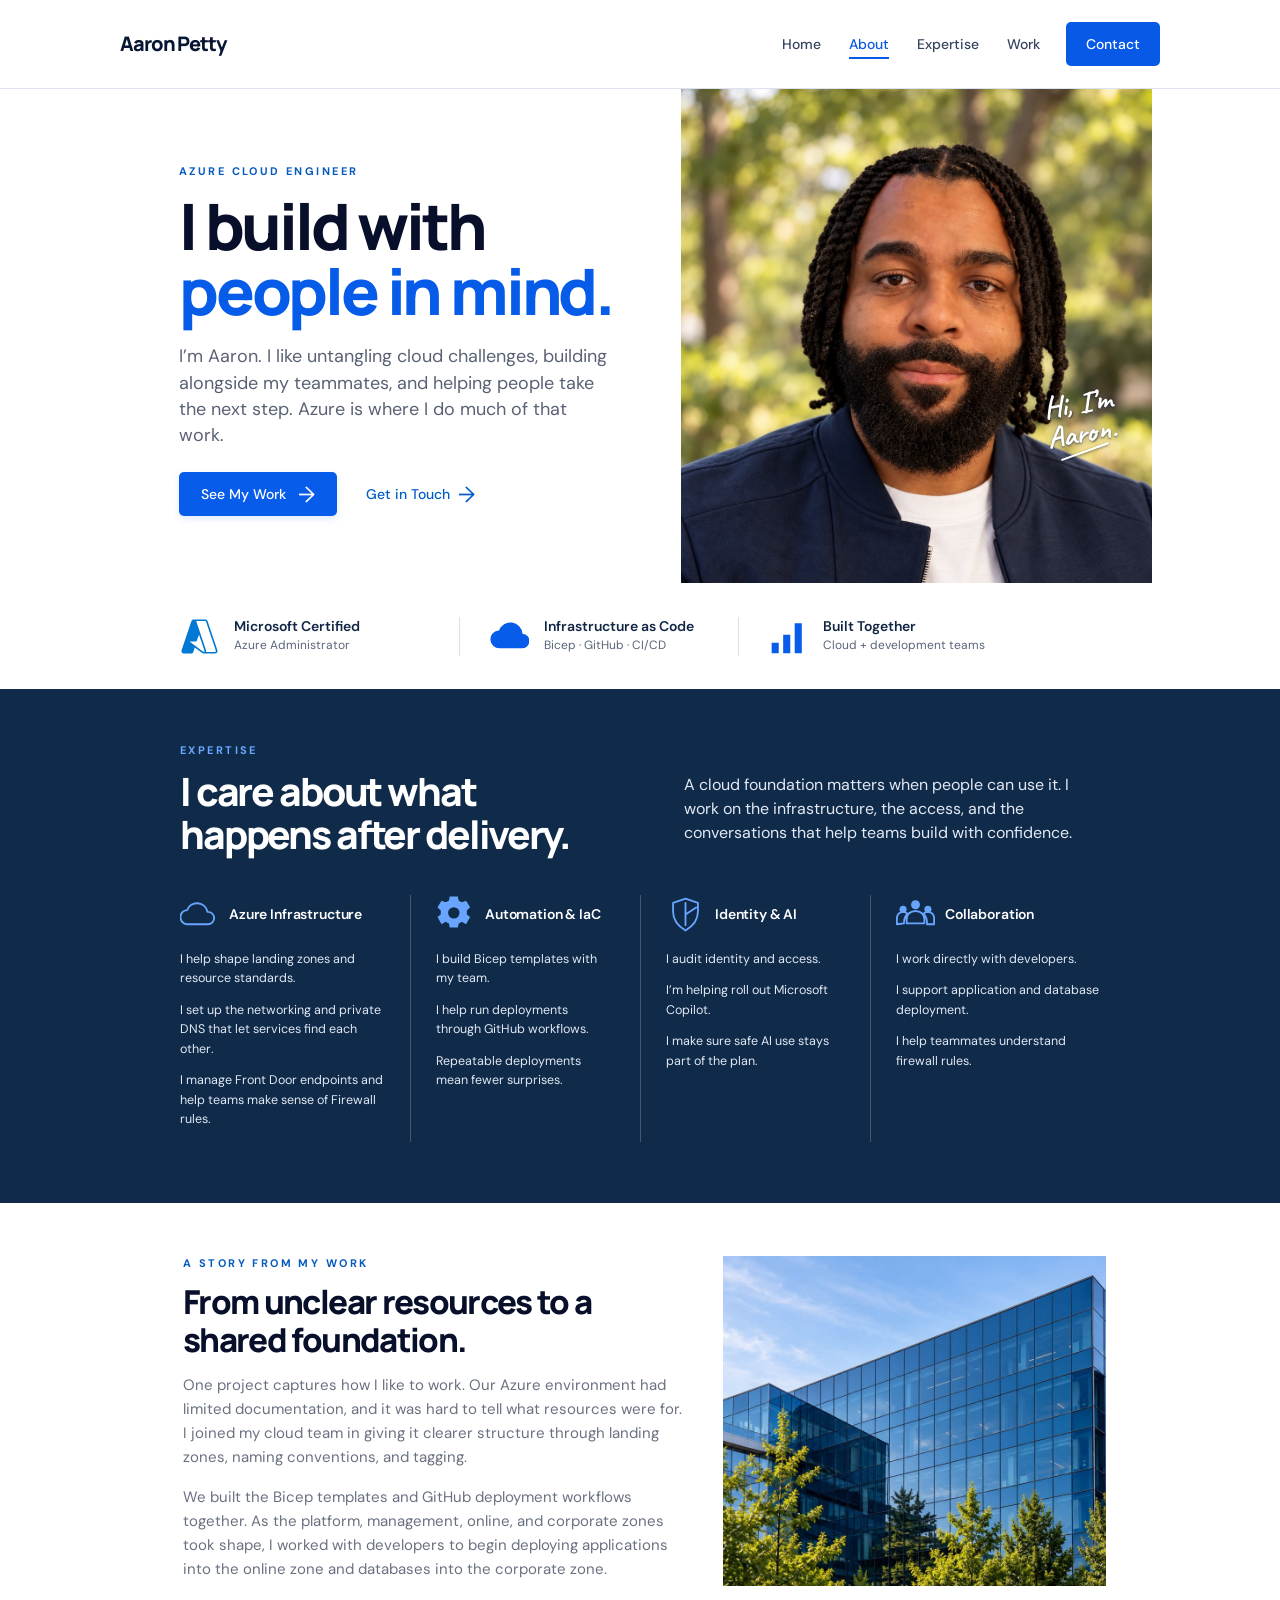
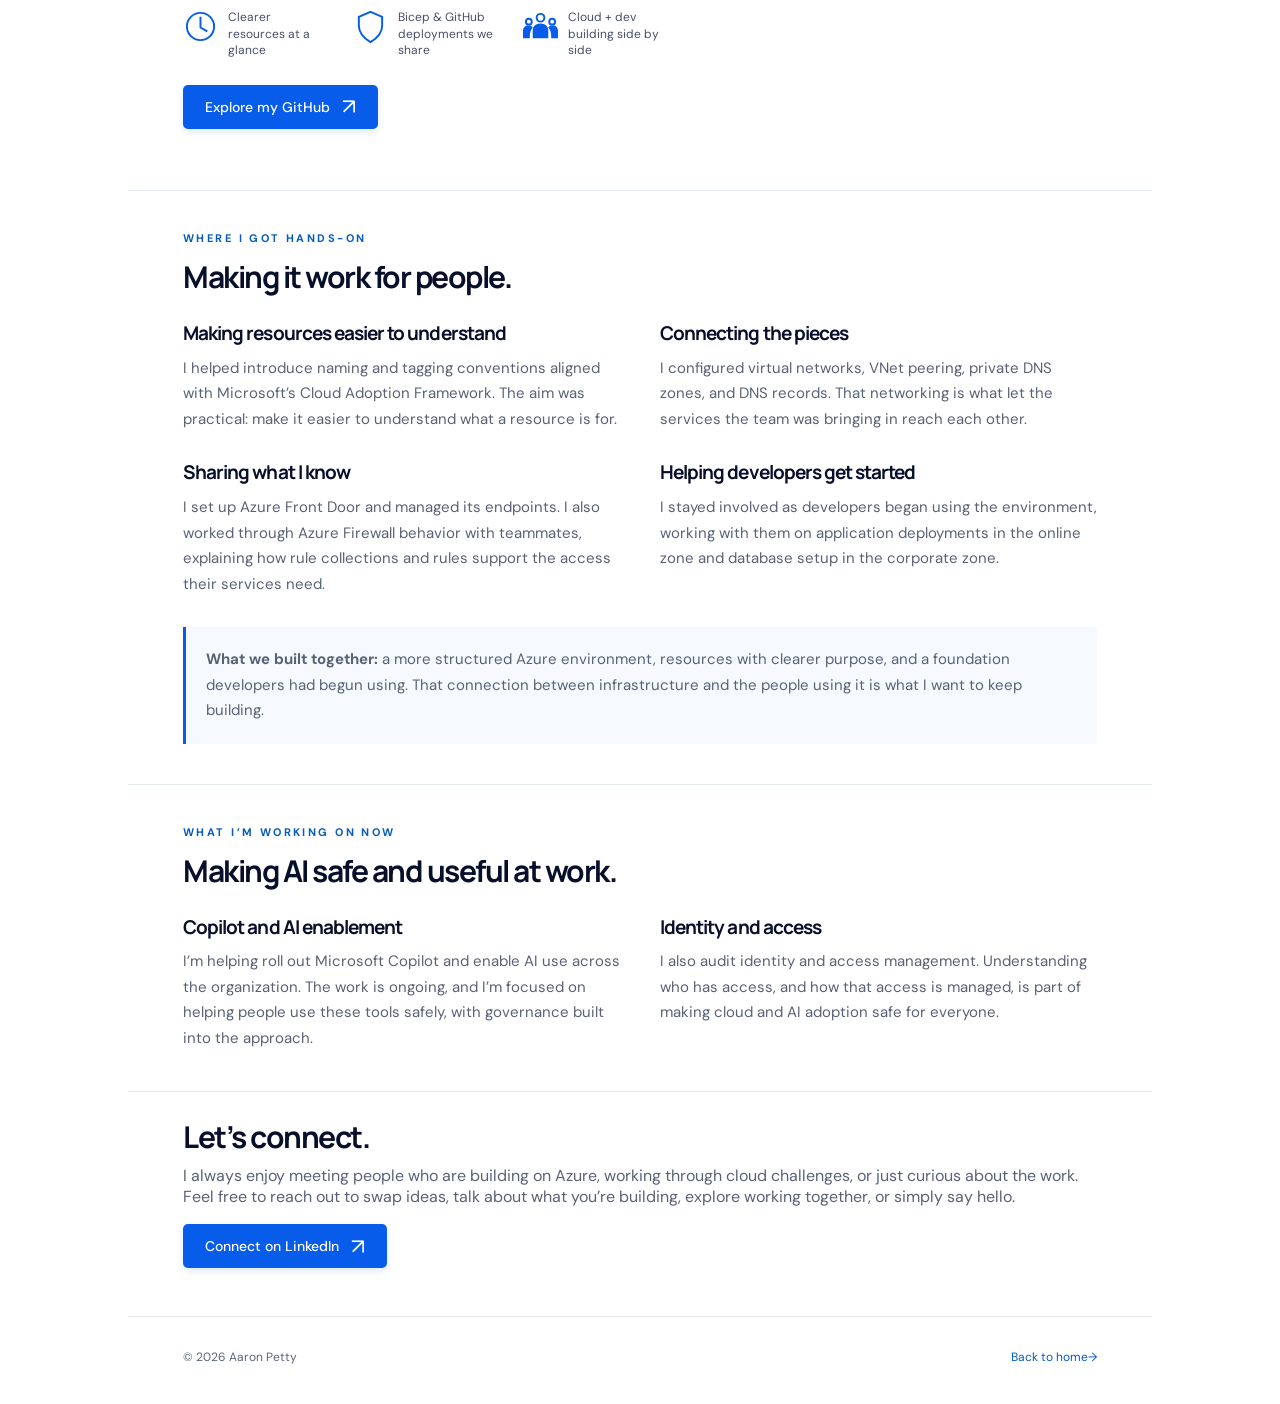
==== commit d2af88af: "Interactive landing zone diagram with per-grouping work details - Replace isometric story graphic wi" ====
--- a/contact.html
+++ b/contact.html
@@ -70,7 +70,7 @@
       <div class="contribution-grid">
         <article><h3>Making resources easier to understand</h3><p>I helped introduce naming and tagging conventions aligned with Microsoft’s Cloud Adoption Framework. The aim was practical: make it easier to understand what a resource is for.</p></article>
         <article><h3>Connecting the pieces</h3><p>I configured virtual networks, VNet peering, private DNS zones, and DNS records. That networking is what let the services the team was bringing in reach each other.</p></article>
-        <article><h3>Sharing what I know</h3><p>I helped set up Azure Front Door and manage its endpoints. I also worked through Azure Firewall behavior with teammates, explaining how rule collections and rules support the access their services need.</p></article>
+        <article><h3>Sharing what I know</h3><p>I set up Azure Front Door and managed its endpoints. I also worked through Azure Firewall behavior with teammates, explaining how rule collections and rules support the access their services need.</p></article>
         <article><h3>Helping developers get started</h3><p>I stayed involved as developers began using the environment, working with them on application deployments in the online zone and database setup in the corporate zone.</p></article>
       </div>
       <p class="project-outcome"><strong>What we built together:</strong> a more structured Azure environment, resources with clearer purpose, and a foundation developers had begun using. That connection between infrastructure and the people using it is what I want to keep building.</p>
--- a/styles.css
+++ b/styles.css
@@ -92,3 +92,56 @@
  .text-link{font-size:14px}
 }
 @media(prefers-reduced-motion:reduce){html{scroll-behavior:auto}*{transition:none!important}}
+
+.work-wide{grid-template-columns:1fr 1fr;align-items:start}
+.lz-legend{list-style:none;counter-reset:lz;margin:40px 0 0;padding:0;display:grid;gap:0}
+.lz-legend li{counter-increment:lz;display:grid;grid-template-columns:28px 1fr;column-gap:12px;align-items:start}
+.lz-legend li:before{content:counter(lz);width:26px;height:26px;margin-top:7px;border-radius:50%;background:#0759e6;color:#fff;font-weight:700;font-size:13px;display:grid;place-items:center;box-shadow:0 3px 8px #0759e640}
+.lz-spot{all:unset;box-sizing:border-box;cursor:pointer;display:block;padding:5px 10px;border-radius:10px;font-size:14px;line-height:1.45;color:var(--body);transition:background .15s}
+.lz-spot:hover{background:#f1f6ff}
+.lz-spot:focus-visible{outline:2px solid #0759e6;outline-offset:2px}
+.lz-spot strong{color:var(--ink);font-weight:600;display:block}
+.lz-figure{grid-column:1/-1;margin:8px 0 0;min-width:0;--lz-w:min(1320px,calc(100vw - 48px));width:var(--lz-w);margin-left:calc((100% - var(--lz-w))/2)}
+.lz-frame{position:relative;border:1px solid #dce6f5;border-radius:16px;background:#fff;padding:14px;box-shadow:0 18px 40px #0b2a6614}
+.lz-open{all:unset;display:block;cursor:zoom-in;width:100%}
+.lz-open:focus-visible{outline:2px solid #0759e6;outline-offset:4px;border-radius:8px}
+.lz-open img{display:block;width:100%;height:auto}
+.lz-markers{position:absolute;inset:14px;pointer-events:none}
+.lz-marker{all:unset;box-sizing:border-box;position:absolute;transform:translate(0,-50%);width:28px;height:28px;border-radius:50%;background:#0759e6;color:#fff;font:700 14px/28px 'DM Sans',Arial,sans-serif;text-align:center;box-shadow:0 0 0 4px #ffffffd9,0 4px 12px #0b2a6659;pointer-events:auto;cursor:pointer}
+button.lz-marker:hover{background:#0a48b8}
+button.lz-marker:focus-visible{outline:2px solid #0b1630;outline-offset:4px}
+.lz-marker:after{content:'';position:absolute;inset:-4px;border-radius:50%;border:2px solid #0759e6;animation:lz-ping 2.6s ease-out infinite;pointer-events:none}
+@keyframes lz-ping{0%{transform:scale(1);opacity:.7}100%{transform:scale(1.9);opacity:0}}
+.lz-figure figcaption{font-size:12.5px;line-height:1.6;color:#586984;text-align:center;margin-top:14px}
+.lz-figure figcaption a{color:#0759e6}
+.lz-dialog{width:min(1100px,calc(100vw - 32px));max-height:calc(100vh - 32px);overflow:auto;padding:0;border:0;border-radius:18px;box-shadow:0 30px 80px #08102a59;background:#fff;color:var(--ink)}
+.lz-dialog::backdrop{background:#08102a99;backdrop-filter:blur(2px)}
+.lz-d-head{display:flex;justify-content:space-between;gap:16px;padding:18px 20px 12px}
+.lz-d-kicker{margin:0 0 2px;font-size:12px;font-weight:600;letter-spacing:.08em;text-transform:uppercase;color:#0759e6}
+.lz-d-head h3{margin:0;font-size:22px;letter-spacing:-.03em}
+.lz-d-text{margin:4px 0 0;font-size:14.5px;line-height:1.5;color:var(--body)}
+.lz-d-close{all:unset;cursor:pointer;flex:none;width:36px;height:36px;border-radius:50%;display:grid;place-items:center;font-size:24px;line-height:1;color:#42516d;background:#f1f5fb}
+.lz-d-close:hover{background:#e3ebf7}
+.lz-d-close:focus-visible{outline:2px solid #0759e6}
+.lz-d-body{display:grid;grid-template-columns:minmax(0,1fr) 290px;gap:18px;align-items:start;padding:0 20px}
+.lz-dialog.is-whole .lz-d-body{grid-template-columns:minmax(0,1fr)}
+.lz-dialog.is-whole .lz-d-work{display:none}
+.lz-d-work{background:#f5f8fe;border:1px solid #e3ebf7;border-radius:12px;padding:16px 18px}
+.lz-d-work-label{margin:0 0 10px;font-size:12px;font-weight:700;letter-spacing:.08em;text-transform:uppercase;color:#0759e6}
+.lz-d-work ul{list-style:none;margin:0;padding:0;display:grid;gap:10px}
+.lz-d-work li{position:relative;padding-left:24px;font-size:14px;line-height:1.5;color:var(--ink)}
+.lz-d-work li:before{content:'';position:absolute;left:0;top:3px;width:16px;height:16px;border-radius:50%;background:#0759e6 url("data:image/svg+xml,%3Csvg xmlns='http://www.w3.org/2000/svg' viewBox='0 0 16 16'%3E%3Cpath d='m4.5 8.2 2.2 2.2 4.8-4.8' fill='none' stroke='%23fff' stroke-width='1.8' stroke-linecap='round' stroke-linejoin='round'/%3E%3C/svg%3E") center/16px no-repeat}
+.lz-d-view{position:relative;overflow:hidden;aspect-ratio:3693/1718;margin:0;border:1px solid #e3ebf7;border-radius:12px;background:#fff;max-height:calc(100vh - 230px);max-width:calc((100vh - 230px)*2.15)}
+.lz-d-canvas{position:absolute;left:0;top:0;width:100%;transition:width .45s ease,left .45s ease,top .45s ease}
+.lz-d-canvas img{display:block;width:100%;height:auto}
+.lz-d-markers{position:absolute;inset:0}
+.lz-d-markers .lz-marker{pointer-events:none;opacity:0;transition:opacity .3s}
+.lz-d-markers .lz-marker.is-active{opacity:1;transform:translate(0,-50%) scale(1.15)}
+.lz-d-markers .lz-marker:not(.is-active):after{display:none}
+.lz-d-foot{display:flex;justify-content:space-between;align-items:center;gap:10px;padding:14px 20px 18px}
+.lz-d-foot button{all:unset;cursor:pointer;padding:9px 14px;border-radius:10px;font-size:14px;font-weight:600;color:#0759e6;background:#eef4ff}
+.lz-d-foot button:hover{background:#dfeaff}
+.lz-d-foot button:focus-visible{outline:2px solid #0759e6}
+.lz-d-foot button:disabled{opacity:.4;cursor:default}
+@media (prefers-reduced-motion:reduce){.lz-marker:after{animation:none;opacity:0}.lz-d-canvas{transition:none}}
+@media (max-width:850px){.work-wide{grid-template-columns:1fr}.lz-legend{margin-top:0}.lz-frame{padding:8px}.lz-markers{inset:8px}.lz-marker:after{display:none}.lz-marker{width:22px;height:22px;font-size:11px;line-height:22px;box-shadow:0 0 0 3px #ffffffd9,0 3px 8px #0b2a6659}.lz-d-head{padding:14px 14px 10px}.lz-d-head h3{font-size:19px}.lz-d-body{grid-template-columns:minmax(0,1fr);gap:12px;padding:0 14px}.lz-d-work{padding:12px 14px}.lz-d-foot{padding:12px 14px 14px}.lz-d-foot button{padding:8px 10px;font-size:13px}}
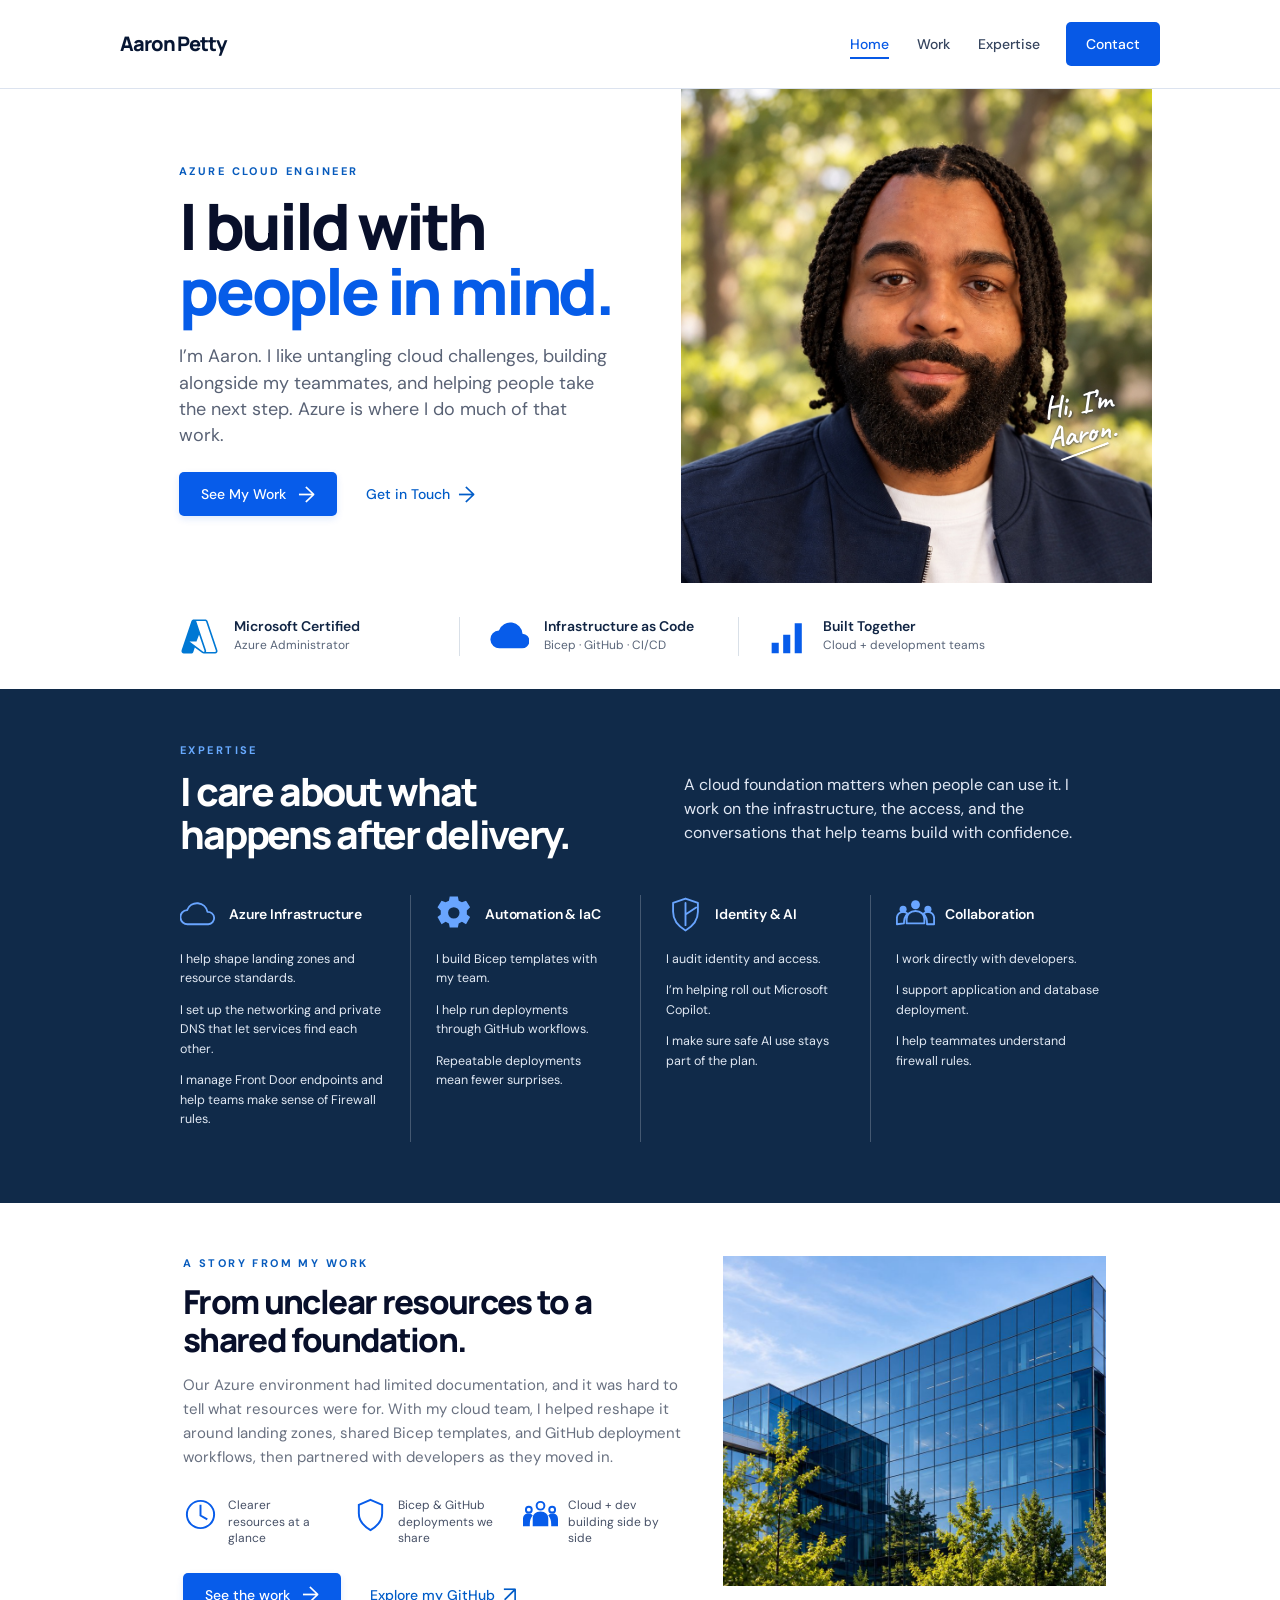
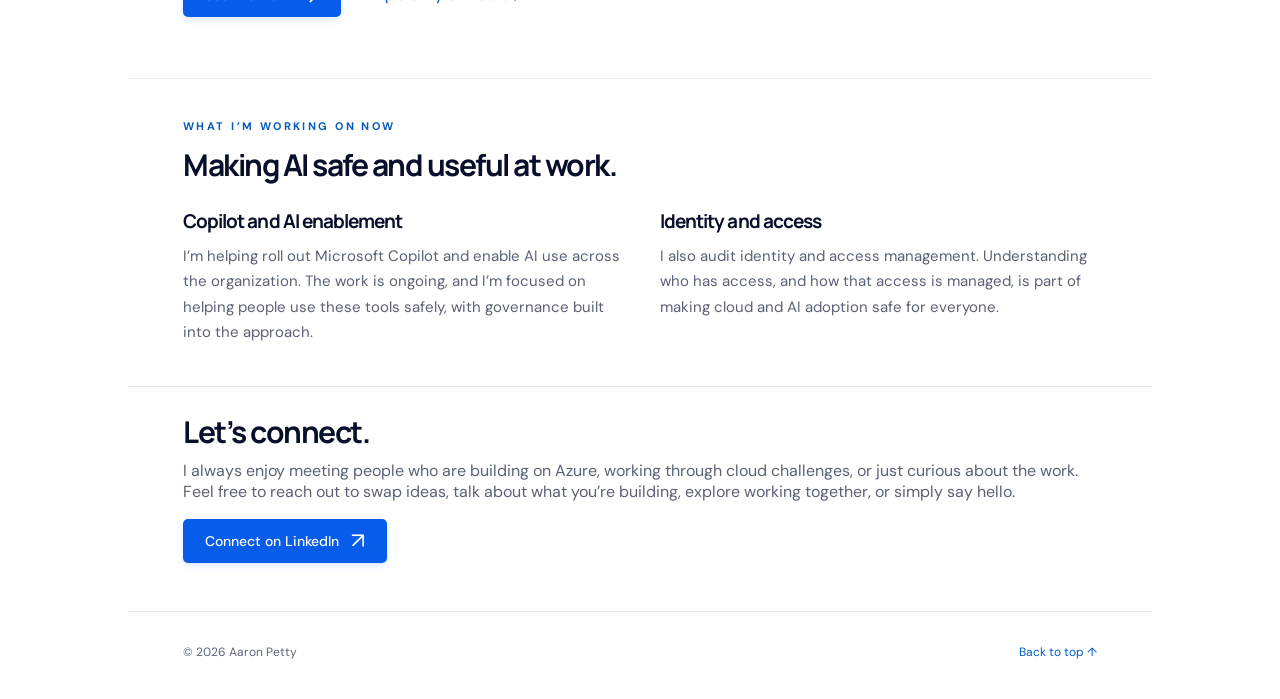
==== commit 99c269eb: "Make About the home page and move the project showcase to work.html - index.html: former About page " ====
--- a/contact.html
+++ b/contact.html
@@ -3,89 +3,19 @@
 <head>
   <meta charset="utf-8">
   <meta name="viewport" content="width=device-width, initial-scale=1">
-  <meta name="description" content="Get to know me through my work: building Azure foundations with my team, supporting developers, and helping people adopt AI responsibly.">
-  <title>About Aaron Petty — Azure Cloud Engineering</title>
-  <link rel="stylesheet" href="styles.css?v=4"><link rel="stylesheet" href="contact.css?v=5">
-  <link rel="stylesheet" href="navigation.css?v=1">
-  <script src="navigation.js?v=1" defer></script>
+  <meta name="robots" content="noindex">
+  <title>Aaron Petty</title>
+  <link rel="canonical" href="index.html">
+  <script>
+    // The About page moved to the home page, and its work story moved to work.html.
+    (() => {
+      const map = { '#projects': 'work.html#story', '#about': 'index.html#expertise', '#contact': 'index.html#contact' };
+      location.replace(map[location.hash] || 'index.html' + location.hash);
+    })();
+  </script>
+  <meta http-equiv="refresh" content="0; url=index.html">
 </head>
-<body class="mock-page">
-  <a class="skip-link" href="#main">Skip to content</a>
-  <header class="portfolio-header">
-    <div class="navigation-inner">
-      <a class="portfolio-brand" href="index.html" aria-label="Aaron Petty, home">Aaron Petty</a>
-      <button class="navigation-toggle" type="button" aria-expanded="false" aria-controls="main-navigation">
-        <span>Menu</span>
-        <svg viewBox="0 0 20 20" aria-hidden="true"><path class="menu-bars" d="M3 5h14M3 10h14M3 15h14"/><path class="menu-close" d="m5 5 10 10M15 5 5 15"/></svg>
-      </button>
-      <nav class="portfolio-nav" id="main-navigation" aria-label="Main navigation">
-        <a href="index.html">Home</a>
-        <a href="contact.html" aria-current="page">About</a>
-        <a href="contact.html#about">Expertise</a>
-        <a href="contact.html#projects">Work</a>
-        <a class="navigation-contact" href="contact.html#contact">Contact</a>
-      </nav>
-    </div>
-  </header>
-  <main id="main">
-    <section class="mock-hero mock-container" aria-labelledby="hero-title">
-      <div class="mock-hero-copy"><p class="eyebrow">AZURE CLOUD ENGINEER</p>
-        <h1 id="hero-title">I build with<br><span>people in mind.</span></h1>
-        <p class="hero-description">I’m Aaron. I like untangling cloud challenges, building alongside my teammates, and helping people take the next step. Azure is where I do much of that work.</p>
-        <div class="mock-actions"><a class="mock-button" href="#projects">See My Work <span aria-hidden="true">→</span></a><a class="mock-link" href="#contact">Get in Touch <span aria-hidden="true">→</span></a></div>
-      </div>
-      <div class="hero-photo"><img src="aaron-headshot-outdoors.jpeg" width="1086" height="1448" alt="Aaron Petty" fetchpriority="high"></div>
-      <p class="handwritten" aria-hidden="true">Hi, I’m<br>Aaron.<span></span></p>
-    </section>
-    <section class="mock-proof mock-container" aria-label="Highlights">
-      <div class="proof-item"><svg class="azure-mark" viewBox="0 0 96 96" role="img" aria-label="Azure"><path fill="#0078D4" fill-rule="evenodd" clip-rule="evenodd" d="M28.1854 10.081C29.0086 7.64193 31.2961 5.99976 33.8703 5.99976H36.9987H38.4459L38.446 6.00005H62.1284C64.7027 6.00005 66.9901 7.64222 67.8133 10.0813L92.1131 82.0807C93.4258 85.97 90.533 89.9994 86.4282 89.9994H59.0001V89.973C58.8125 89.9904 58.6218 89.9994 58.4285 89.9994H58.3233C57.0345 89.9994 55.7799 89.5844 54.7454 88.8158L36.4266 75.2076L32.812 85.9178C31.9888 88.3569 29.7014 89.9991 27.1271 89.9991H9.57056C5.46579 89.9991 2.57303 85.9697 3.88564 82.0804L28.1854 10.081ZM23.4277 60.5684L57.1306 85.6049C57.4755 85.8611 57.8937 85.9994 58.3233 85.9994H58.4285C59.7967 85.9994 60.761 84.6563 60.3234 83.3598L46.9041 43.5989L41.2017 58.759L40.7142 60.0549H39.3297H22.7397L23.4277 60.5684ZM86.4282 85.9994H64.0881C64.5181 84.7919 64.568 83.4279 64.1134 82.0807L39.8136 10.0813C39.8044 10.0541 39.795 10.027 39.7855 10H62.1284C62.9865 10 63.749 10.5474 64.0234 11.3604L88.3232 83.3598C88.7607 84.6563 87.7965 85.9994 86.4282 85.9994Z"/></svg><p><strong>Microsoft Certified</strong><small>Azure Administrator</small></p></div>
-      <div class="proof-item"><svg viewBox="0 0 48 43" aria-hidden="true"><path fill="currentColor" d="M12 36a11 11 0 0 1-1-22 15 15 0 0 1 29 4 9 9 0 0 1-1 18z"/></svg><p><strong>Infrastructure as Code</strong><small>Bicep · GitHub · CI/CD</small></p></div>
-      <div class="proof-item"><svg viewBox="0 0 44 44" aria-hidden="true"><path fill="currentColor" d="M3 29h8v12H3zm13-9h8v21h-8zm13-13h8v34h-8z"/></svg><p><strong>Built Together</strong><small>Cloud + development teams</small></p></div>
-    </section>
-    <section class="expertise-band" id="about" aria-labelledby="expertise-title"><div class="mock-container">
-      <div class="expertise-intro"><div><p class="eyebrow">EXPERTISE</p><h2 id="expertise-title">I care about what<br>happens after delivery.</h2></div><p>A cloud foundation matters when people can use it. I work on the infrastructure, the access, and the conversations that help teams build with confidence.</p></div>
-      <div class="expertise-columns">
-        <article><div class="column-heading"><svg viewBox="0 0 44 44" aria-hidden="true"><path d="M13 33H9a8 8 0 0 1-1-16 12 12 0 0 1 23 2 7 7 0 0 1 1 14H13z"/></svg><h3>Azure Infrastructure</h3></div><p>I help shape landing zones and resource standards.</p><p>I set up the networking and private DNS that let services find each other.</p><p>I manage Front Door endpoints and help teams make sense of Firewall rules.</p></article>
-        <article><div class="column-heading"><svg viewBox="0 0 44 44" aria-hidden="true"><path fill="currentColor" d="m19 3-1 5-4 2-5-2-5 8 4 4v5l-4 3 5 9 5-3 4 2 1 5h10l1-5 4-2 5 3 5-9-4-3v-5l4-4-5-8-5 2-4-2-1-5zm5 13a7 7 0 1 1 0 14 7 7 0 0 1 0-14" fill-rule="evenodd" transform="translate(-2 -1) scale(.92)"/></svg><h3>Automation &amp; IaC</h3></div><p>I build Bicep templates with my team.</p><p>I help run deployments through GitHub workflows.</p><p>Repeatable deployments mean fewer surprises.</p></article>
-        <article><div class="column-heading"><svg viewBox="0 0 44 44" aria-hidden="true"><path d="m22 4 14 5v10c0 10-7 17-14 21C15 36 8 29 8 19V9zM22 9v25m0-12 12-8"/></svg><h3>Identity &amp; AI</h3></div><p>I audit identity and access.</p><p>I’m helping roll out Microsoft Copilot.</p><p>I make sure safe AI use stays part of the plan.</p></article>
-        <article><div class="column-heading"><svg viewBox="0 0 44 44" aria-hidden="true"><circle cx="22" cy="11" r="5"/><circle cx="8" cy="16" r="4"/><circle cx="36" cy="16" r="4"/><path d="M12 32v-5c0-5 4-9 10-9s10 4 10 9v5zm-11 1v-7c0-4 3-7 7-7 2 0 4 1 5 2-3 3-4 6-4 11zm42 0H35v-1c0-5-1-8-4-11 1-1 3-2 5-2 4 0 7 3 7 7z"/></svg><h3>Collaboration</h3></div><p>I work directly with developers.</p><p>I support application and database deployment.</p><p>I help teammates understand firewall rules.</p></article>
-      </div>
-    </div></section>
-    <section class="featured-project mock-container" id="projects" aria-labelledby="project-title">
-      <div class="project-copy"><p class="eyebrow">A STORY FROM MY WORK</p><h2 id="project-title">From unclear resources to a shared foundation.</h2>
-        <p>One project captures how I like to work. Our Azure environment had limited documentation, and it was hard to tell what resources were for. I joined my cloud team in giving it clearer structure through landing zones, naming conventions, and tagging.</p>
-        <p>We built the Bicep templates and GitHub deployment workflows together. As the platform, management, online, and corporate zones took shape, I worked with developers to begin deploying applications into the online zone and databases into the corporate zone.</p>
-        <div class="project-results">
-          <div><svg viewBox="0 0 36 36" aria-hidden="true"><circle cx="18" cy="18" r="14"/><path d="M18 8v11l7 4"/></svg><span>Clearer <br>resources at a glance</span></div>
-          <div><svg viewBox="0 0 36 36" aria-hidden="true"><path d="m18 3 12 5v9c0 8-5 13-12 17C11 30 6 25 6 17V8z"/></svg><span>Bicep &amp; GitHub <br>deployments we share</span></div>
-          <div><svg viewBox="0 0 36 36" aria-hidden="true"><circle cx="18" cy="9" r="4"/><circle cx="6" cy="13" r="3"/><circle cx="30" cy="13" r="3"/><path fill="currentColor" stroke="none" d="M10 30v-8c0-4 3-7 8-7s8 3 8 7v8zm-10 0v-7c0-4 2-6 6-6 2 0 3 1 4 2-2 2-3 5-3 9v2zm36 0h-7v-2c0-4-1-7-3-9 1-1 2-2 4-2 4 0 6 2 6 6z"/></svg><span>Cloud + dev <br>building side by side</span></div>
-        </div>
-        <a class="mock-button" href="https://github.com/Azure-admin-aaron" target="_blank" rel="noopener noreferrer">Explore my GitHub <span aria-hidden="true">↗</span><span class="sr-only"> (opens in a new tab)</span></a>
-      </div>
-      <img class="project-photo" src="azure-building.jpg" width="1000" height="750" alt="Modern blue glass office building representing Azure platform work" loading="lazy">
-    </section>
-    <section class="work-detail mock-container" aria-labelledby="contribution-title">
-      <p class="eyebrow">WHERE I GOT HANDS-ON</p>
-      <h2 id="contribution-title">Making it work for people.</h2>
-      <div class="contribution-grid">
-        <article><h3>Making resources easier to understand</h3><p>I helped introduce naming and tagging conventions aligned with Microsoft’s Cloud Adoption Framework. The aim was practical: make it easier to understand what a resource is for.</p></article>
-        <article><h3>Connecting the pieces</h3><p>I configured virtual networks, VNet peering, private DNS zones, and DNS records. That networking is what let the services the team was bringing in reach each other.</p></article>
-        <article><h3>Sharing what I know</h3><p>I set up Azure Front Door and managed its endpoints. I also worked through Azure Firewall behavior with teammates, explaining how rule collections and rules support the access their services need.</p></article>
-        <article><h3>Helping developers get started</h3><p>I stayed involved as developers began using the environment, working with them on application deployments in the online zone and database setup in the corporate zone.</p></article>
-      </div>
-      <p class="project-outcome"><strong>What we built together:</strong> a more structured Azure environment, resources with clearer purpose, and a foundation developers had begun using. That connection between infrastructure and the people using it is what I want to keep building.</p>
-    </section>
-    <section class="work-detail current-focus mock-container" aria-labelledby="focus-title">
-      <p class="eyebrow">WHAT I’M WORKING ON NOW</p>
-      <h2 id="focus-title">Making AI safe and useful at work.</h2>
-      <div class="contribution-grid">
-        <article><h3>Copilot and AI enablement</h3><p>I’m helping roll out Microsoft Copilot and enable AI use across the organization. The work is ongoing, and I’m focused on helping people use these tools safely, with governance built into the approach.</p></article>
-        <article><h3>Identity and access</h3><p>I also audit identity and access management. Understanding who has access, and how that access is managed, is part of making cloud and AI adoption safe for everyone.</p></article>
-      </div>
-    </section>
-    <section class="closing-contact mock-container" id="contact"><h2>Let’s connect.</h2><p>I always enjoy meeting people who are building on Azure, working through cloud challenges, or just curious about the work. Feel free to reach out to swap ideas, talk about what you’re building, explore working together, or simply say hello.</p><a class="mock-button" href="https://www.linkedin.com/in/aaron-petty-a0a09860" target="_blank" rel="noopener noreferrer">Connect on LinkedIn <span aria-hidden="true">↗</span><span class="sr-only"> (opens in a new tab)</span></a></section>
-  </main>
-  <footer class="mock-footer mock-container"><span>© <span id="year">2026</span> Aaron Petty</span><a href="index.html">Back to home <span aria-hidden="true">→</span></a></footer>
-  <script>document.getElementById('year').textContent = new Date().getFullYear();</script>
+<body>
+  <p>This page has moved. <a href="index.html">Go to the home page</a> or <a href="work.html">see my work</a>.</p>
 </body>
 </html>
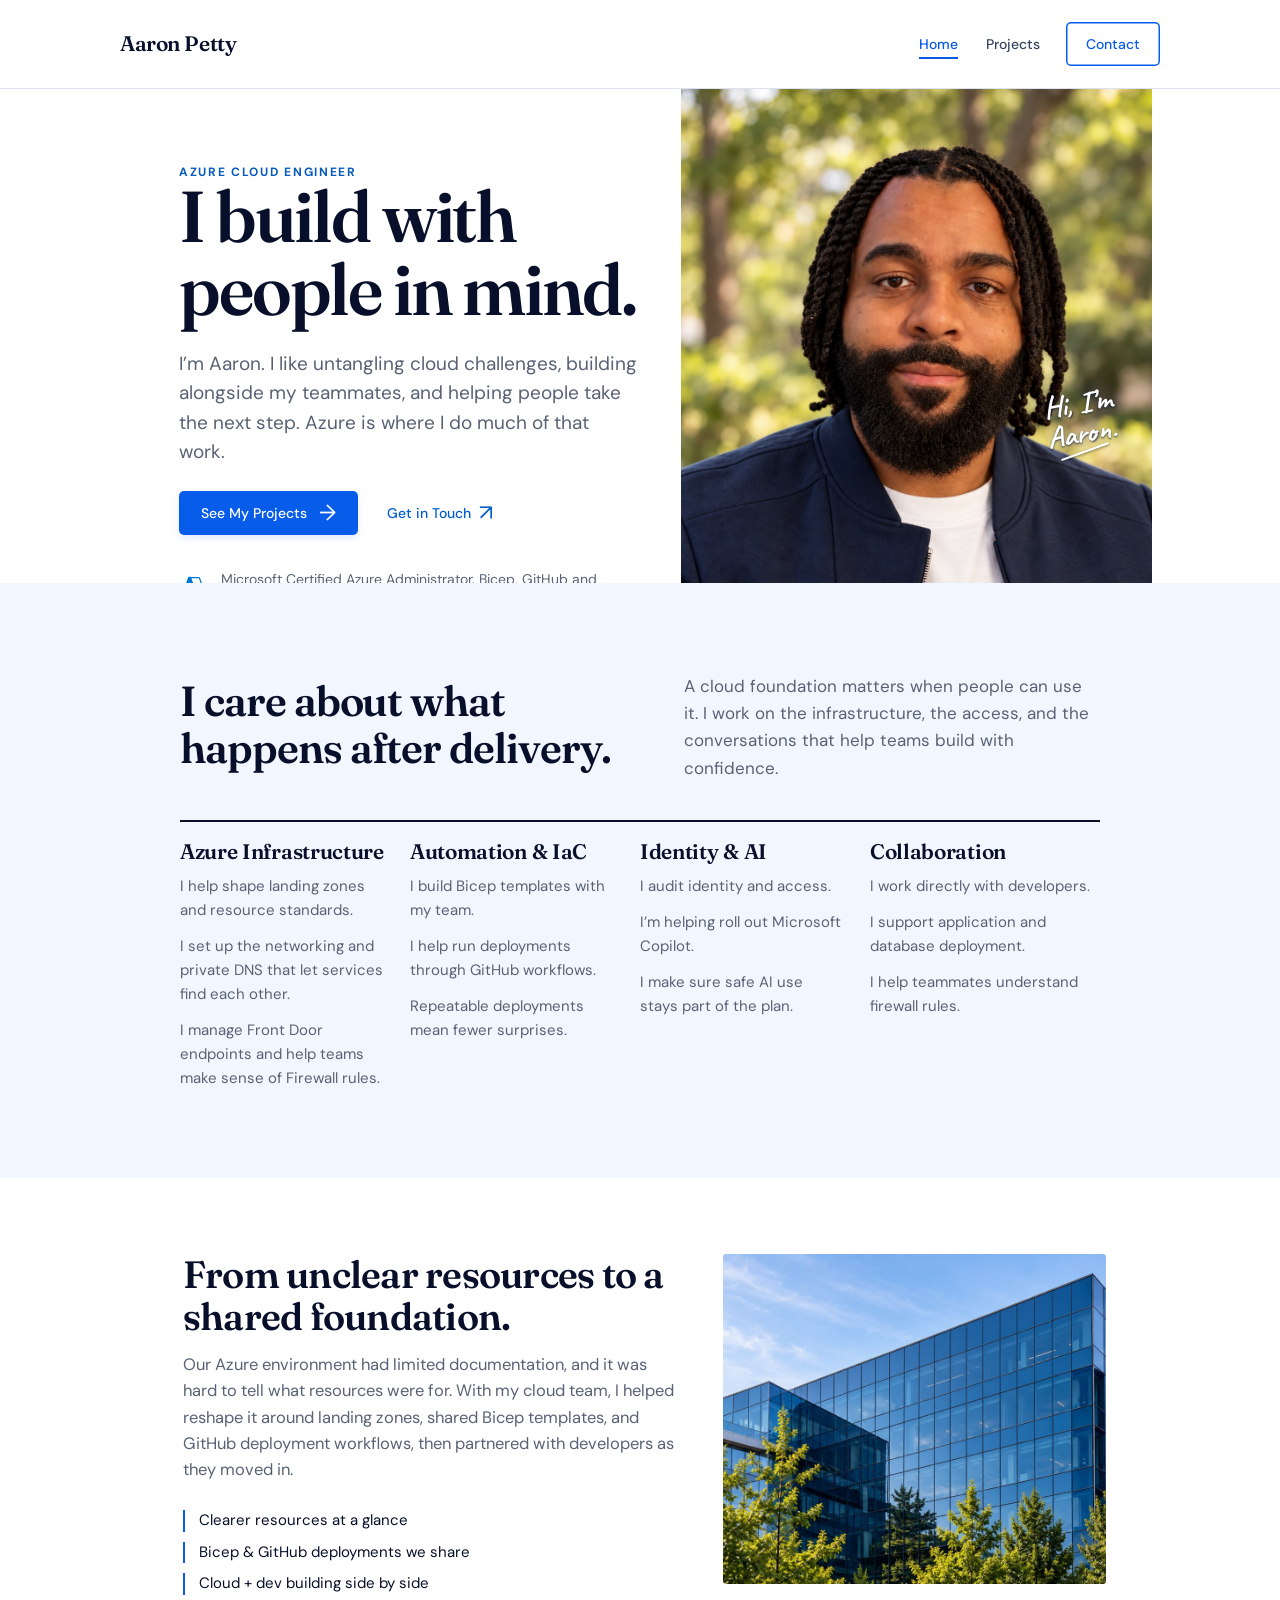
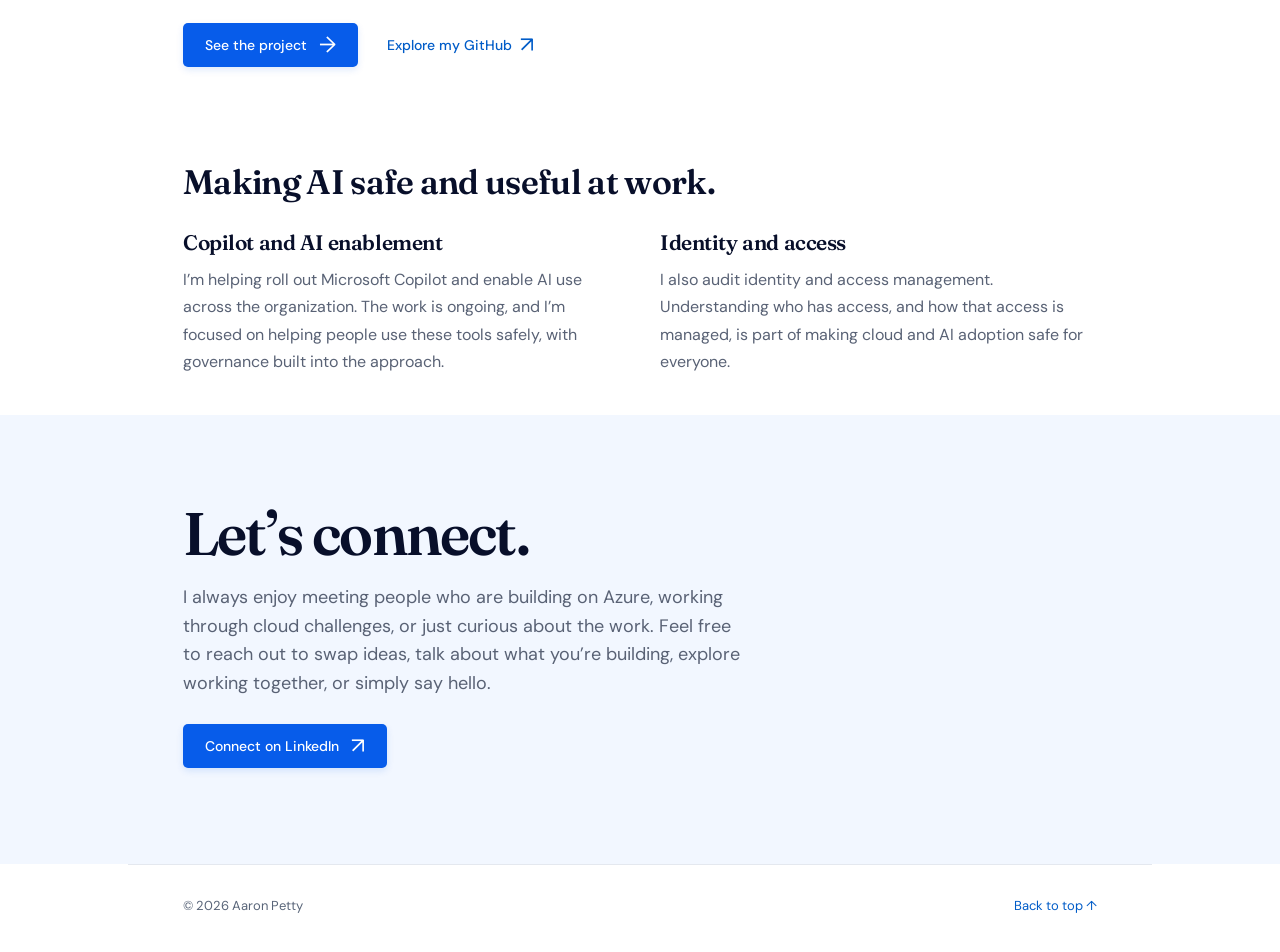
==== commit 77954f85: "Site review fixes: favicon, 404, robots/sitemap, Projects social tags, consistent cache-busting, big" ====
--- a/contact.html
+++ b/contact.html
@@ -5,6 +5,7 @@
   <meta name="viewport" content="width=device-width, initial-scale=1">
   <meta name="robots" content="noindex">
   <title>Aaron Petty</title>
+  <link rel="icon" href="favicon.svg" type="image/svg+xml">
   <link rel="canonical" href="index.html">
   <script>
     // The About page moved to the home page, and its work story moved to work.html.
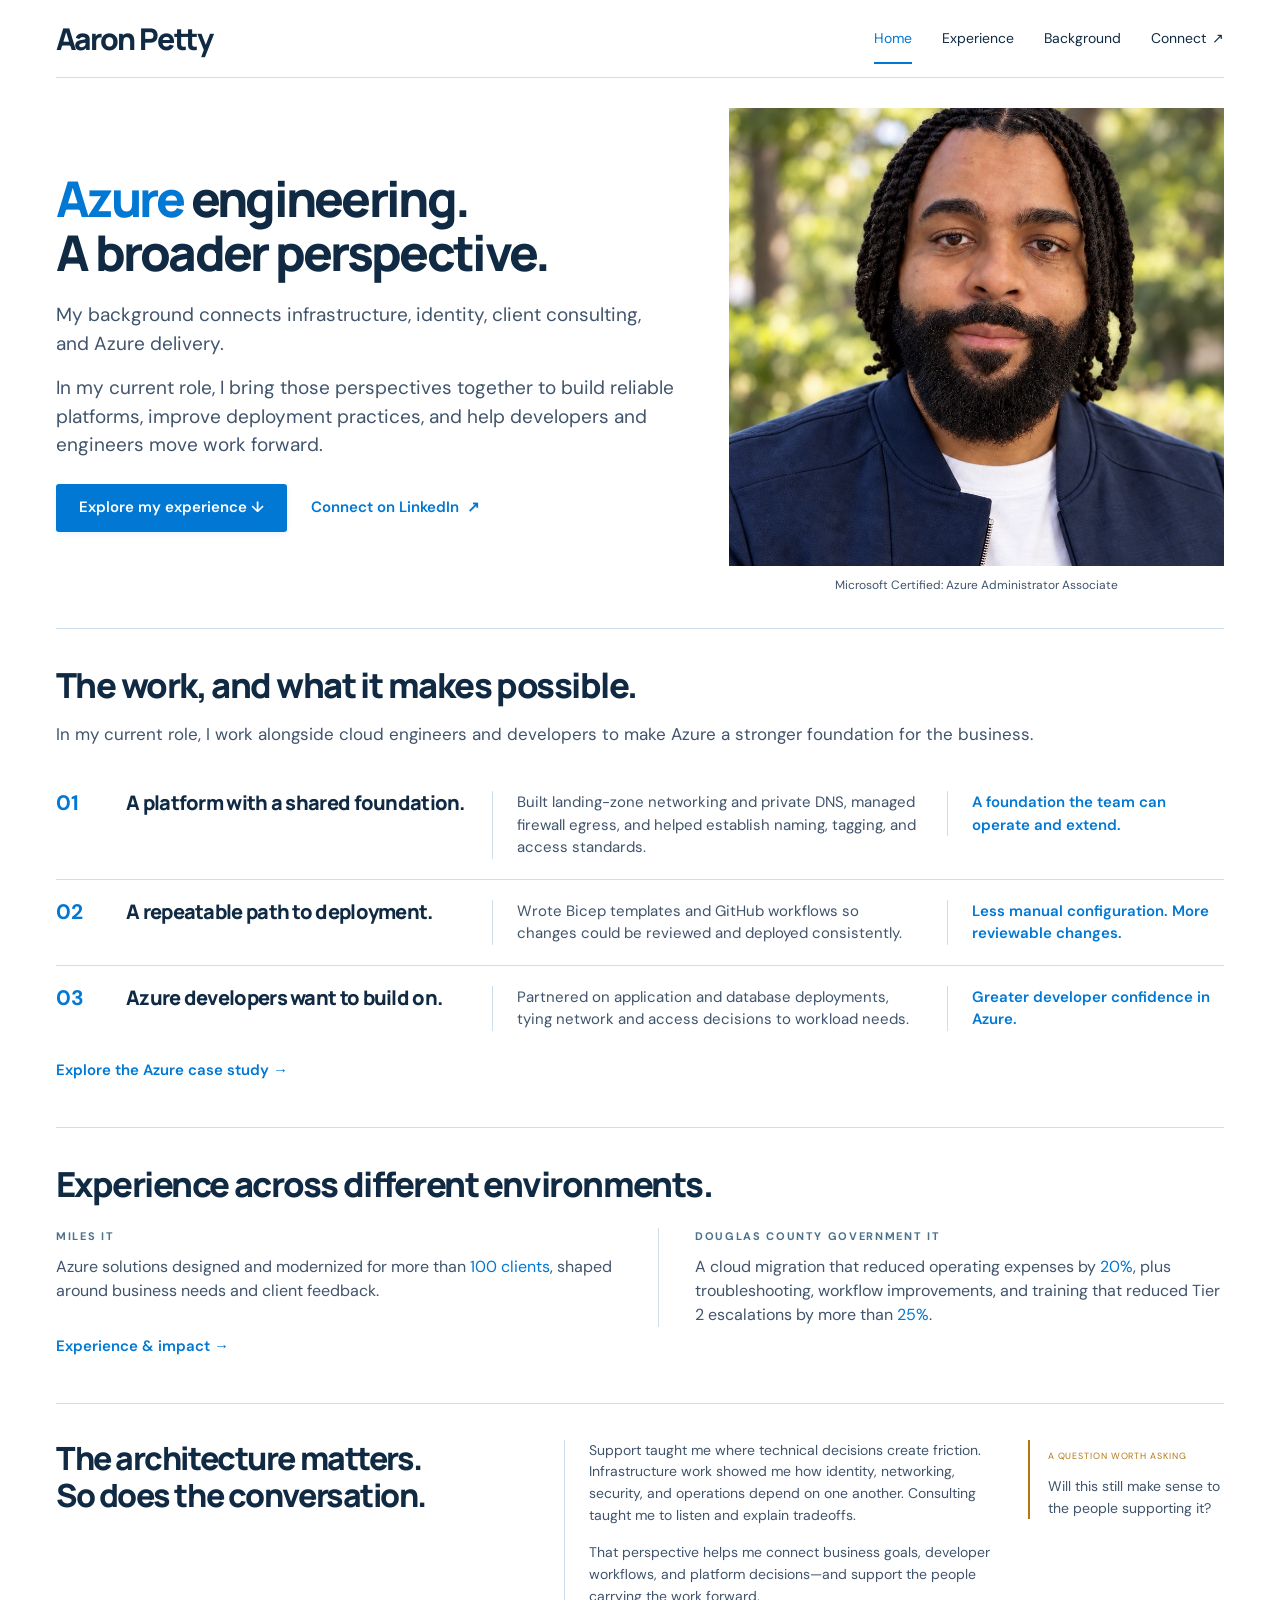
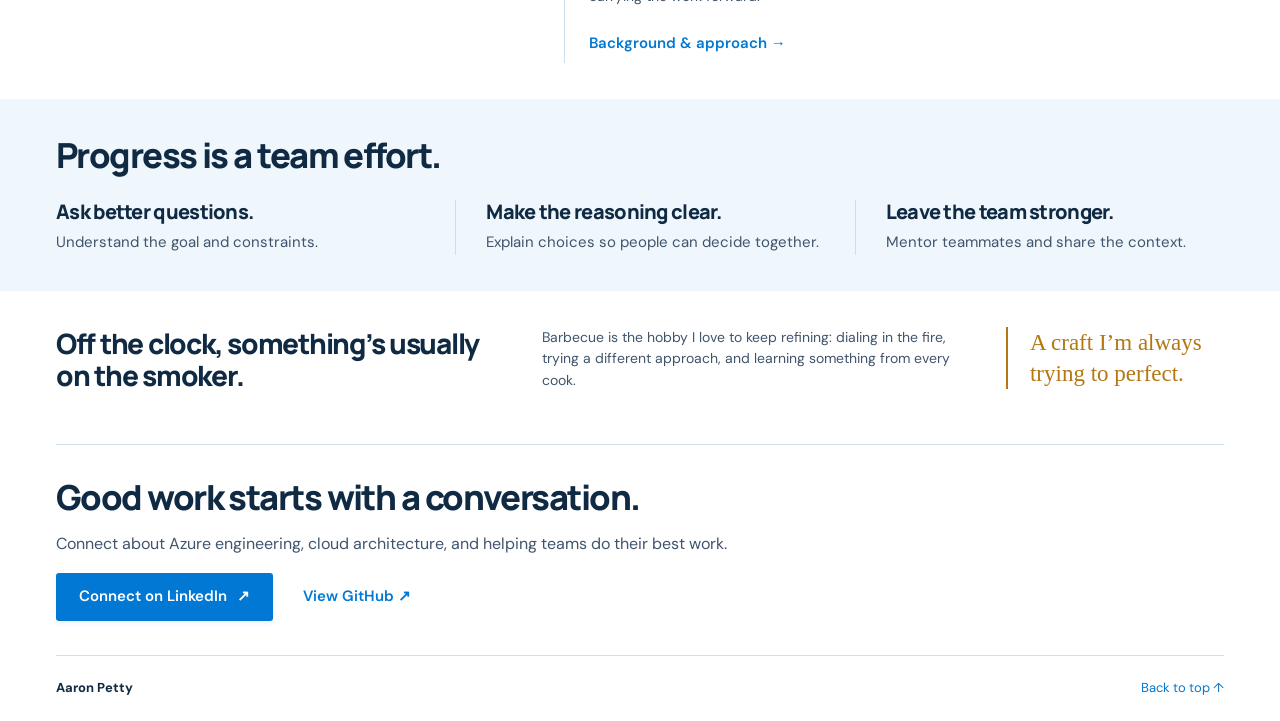
==== commit 6ae0d377: "Revamp professional portfolio around Azure experience and impact" ====
--- a/contact.html
+++ b/contact.html
@@ -1,22 +1 @@
-<!doctype html>
-<html lang="en">
-<head>
-  <meta charset="utf-8">
-  <meta name="viewport" content="width=device-width, initial-scale=1">
-  <meta name="robots" content="noindex">
-  <title>Aaron Petty</title>
-  <link rel="icon" href="favicon.svg" type="image/svg+xml">
-  <link rel="canonical" href="index.html">
-  <script>
-    // The About page moved to the home page, and its work story moved to work.html.
-    (() => {
-      const map = { '#projects': 'work.html#story', '#about': 'index.html#expertise', '#contact': 'index.html#contact' };
-      location.replace(map[location.hash] || 'index.html' + location.hash);
-    })();
-  </script>
-  <meta http-equiv="refresh" content="0; url=index.html">
-</head>
-<body>
-  <p>This page has moved. <a href="index.html">Go to the home page</a> or <a href="work.html">see my work</a>.</p>
-</body>
-</html>
+<!doctype html><html lang="en"><head><meta charset="utf-8"><meta name="viewport" content="width=device-width, initial-scale=1"><meta http-equiv="refresh" content="0;url=index.html#contact"><link rel="canonical" href="https://azure-admin-aaron.github.io/Azure-admin-aaron/index.html#contact"><meta name="robots" content="noindex"><title>Page moved — Aaron Petty</title><script>location.replace('index.html#contact');</script></head><body><p>This page has moved. <a href="index.html#contact">Continue to Aaron Petty’s portfolio</a>.</p></body></html>
